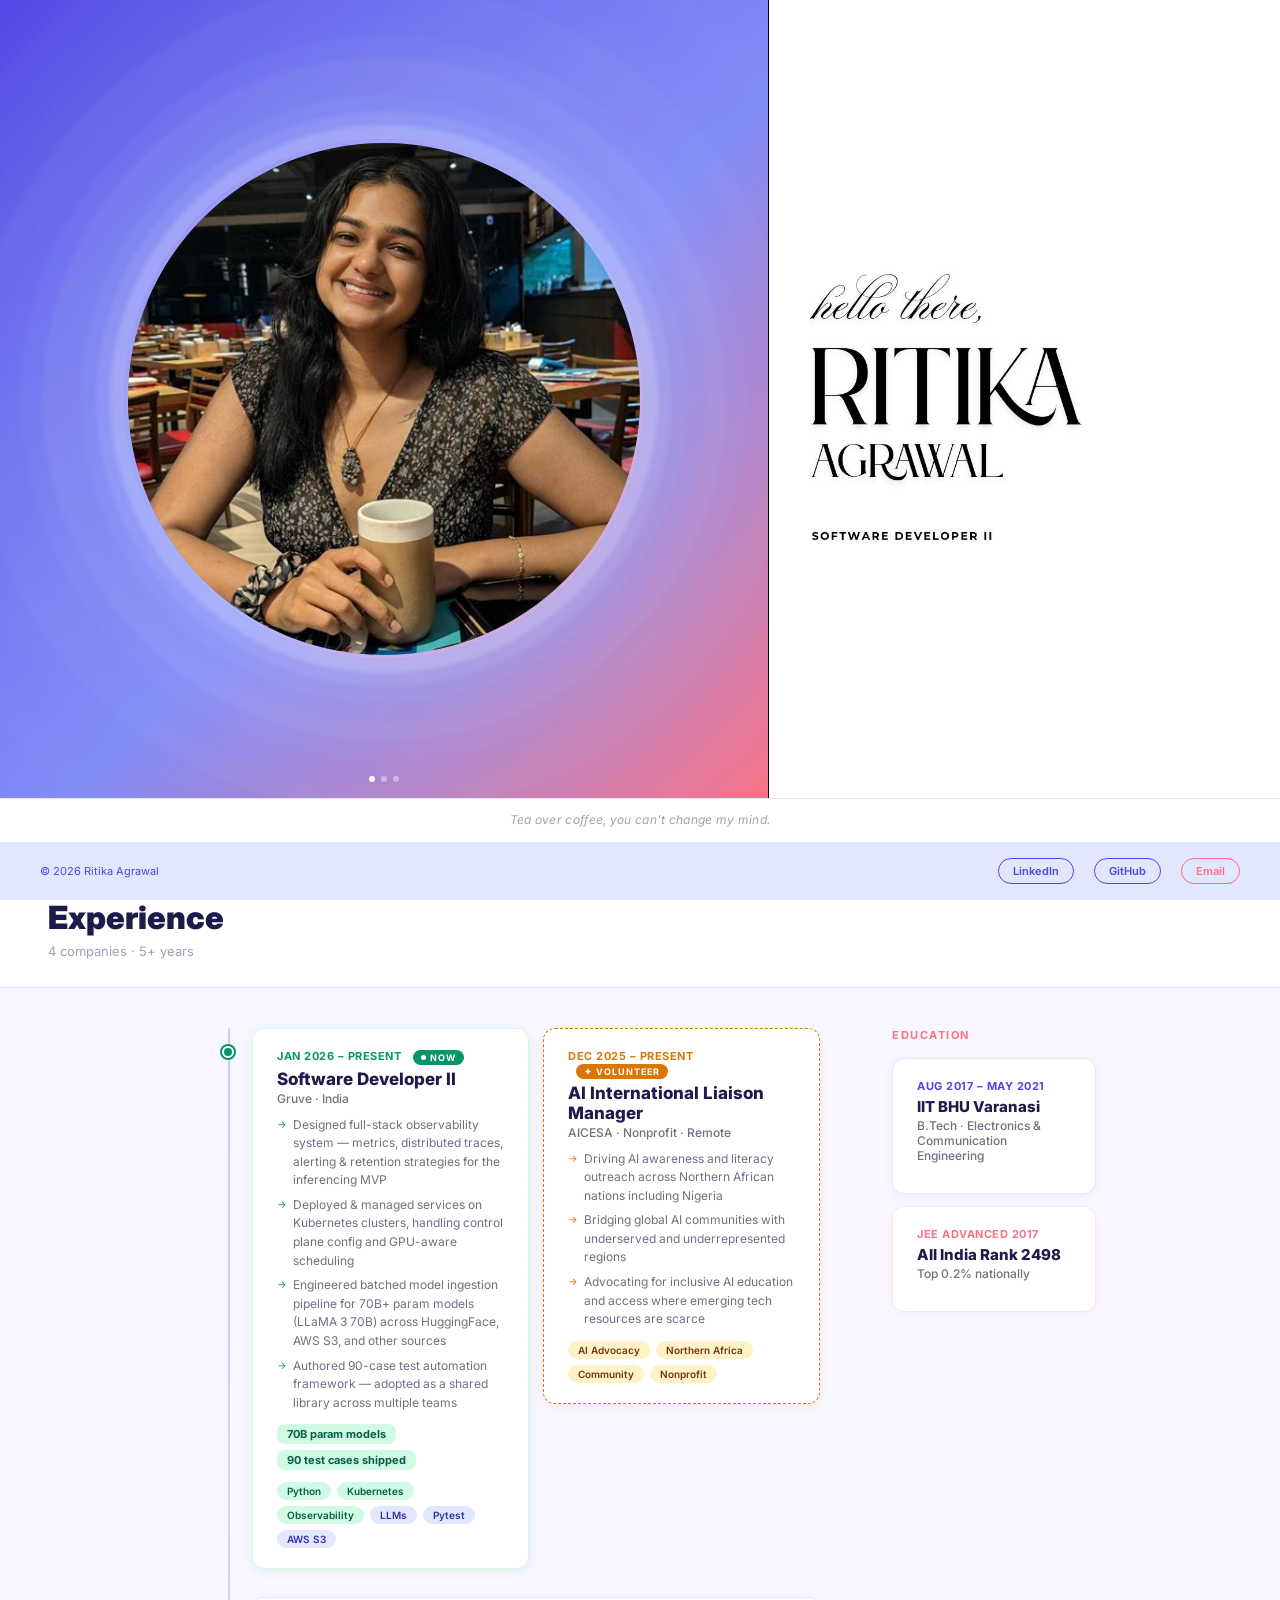
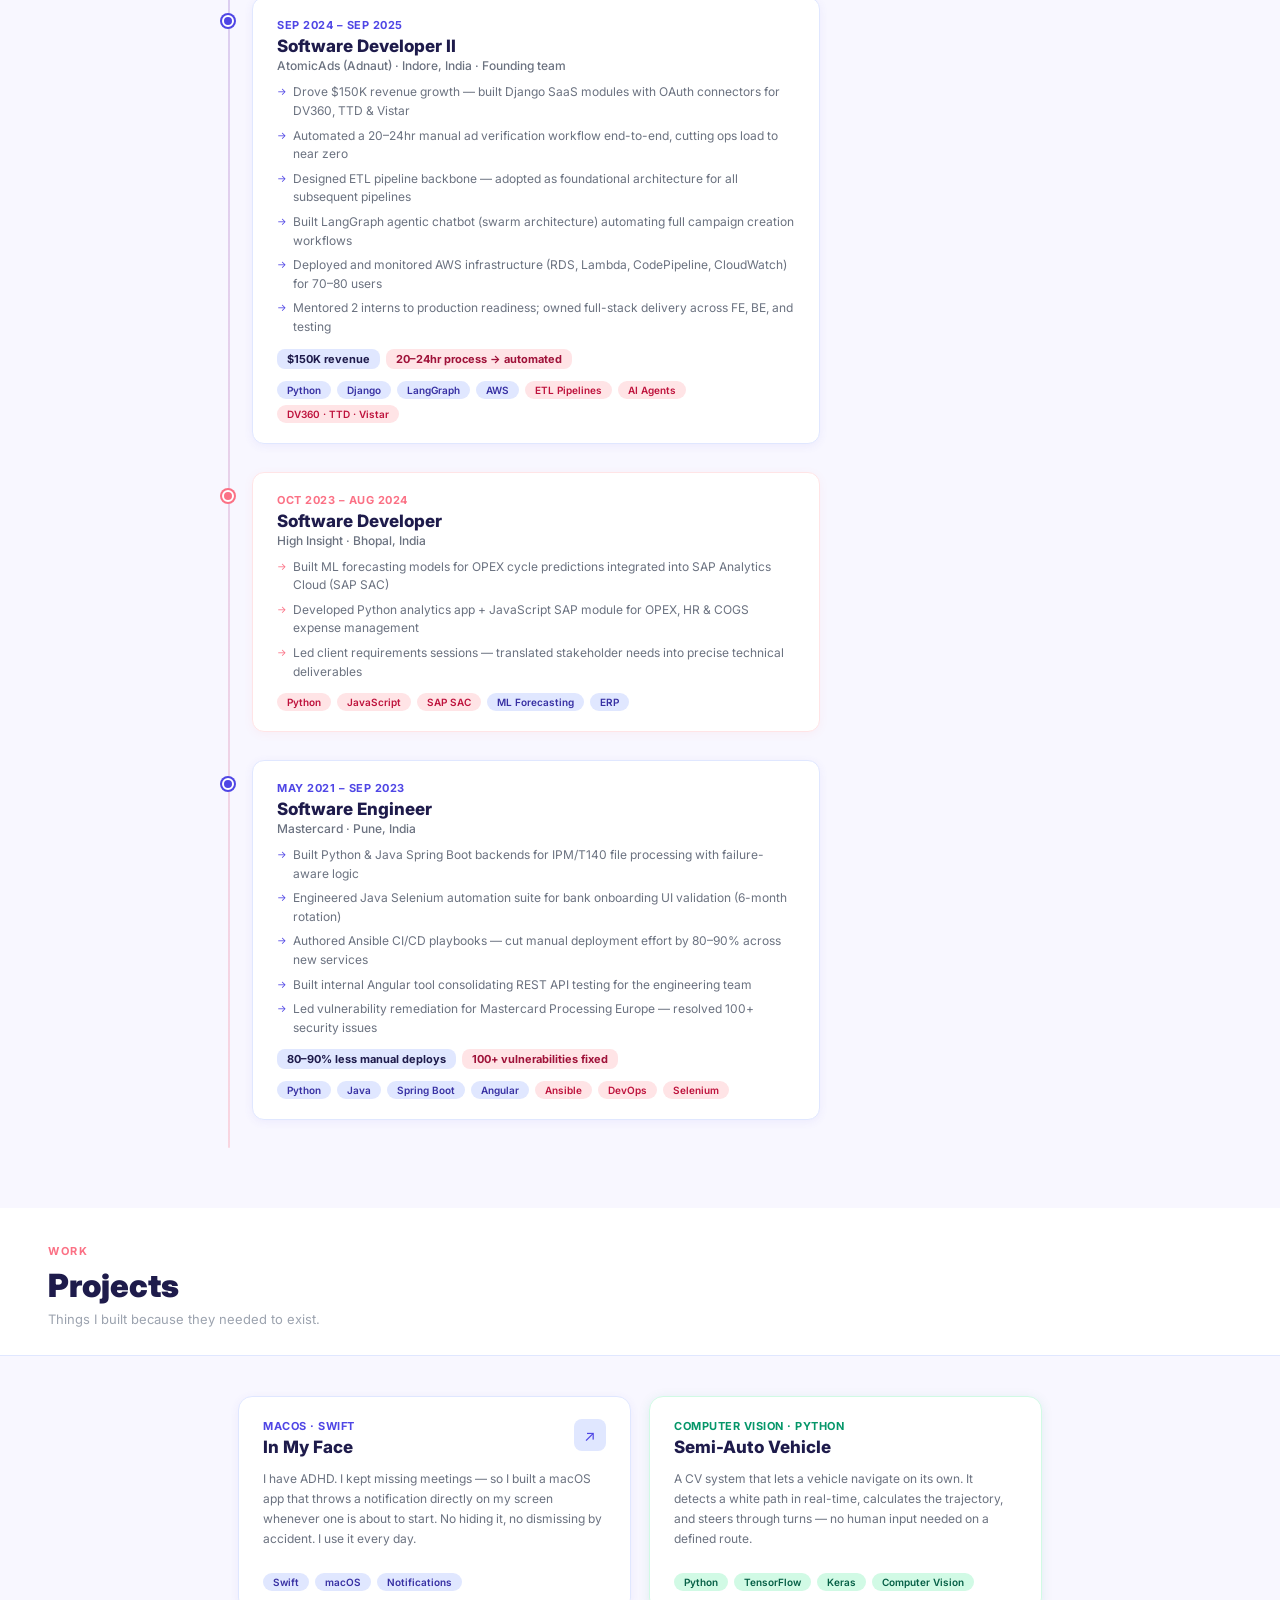
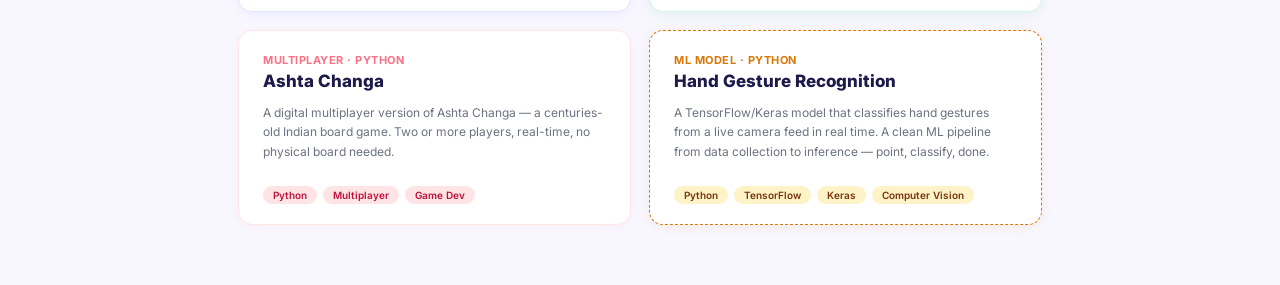
==== index.html @ 6cfe6d6d "move tagline to its own bar below hero, remove photo scrim" ====
<!DOCTYPE html>
<html lang="en">
<head>
  <meta charset="UTF-8" />
  <meta name="viewport" content="width=device-width, initial-scale=1.0" />
  <title>Miss Rizz</title>
  <link rel="icon" type="image/png" href="assets/img/rizz_logo_t.png" />
  <link rel="preconnect" href="https://fonts.googleapis.com" />
  <link rel="preconnect" href="https://fonts.gstatic.com" crossorigin />
  <link href="https://fonts.googleapis.com/css2?family=Inter:wght@400;500;600;700;800;900&family=Glass+Antiqua&display=swap" rel="stylesheet" />
  <style>
    @font-face {
      font-family: 'Le Jour Serif';
      src: url('fonts/le-jour-serif/Le Jour Serif.ttf') format('truetype');
      font-weight: normal;
      font-style: normal;
    }
    @font-face {
      font-family: 'Magazine';
      src: url('fonts/magazine/Magazine.ttf') format('truetype');
      font-weight: normal;
      font-style: normal;
    }
    @font-face {
      font-family: 'Magazine';
      src: url('fonts/magazine/Magazine-Bold.ttf') format('truetype');
      font-weight: bold;
      font-style: normal;
    }
  </style>
  <link rel="stylesheet" href="https://unpkg.com/aos@2.3.4/dist/aos.css" />
  <link rel="stylesheet" href="assets/css/style.css" />
  <style>
    html { scroll-behavior: smooth; }
    body { display: flex; flex-direction: column; min-height: 100vh; }

    .hero {
      flex: 1;
      display: grid;
      grid-template-columns: 6fr 4fr;
      min-height: calc(100vh - 45px - 57px);
    }

    /* SLIDESHOW */
    .hero-photo {
      background: linear-gradient(135deg, #4f46e5 0%, #818cf8 55%, #fb7185 100%);
      display: flex;
      flex-direction: column;
      align-items: center;
      justify-content: center;
      gap: 20px;
      overflow: hidden;
      position: relative;
    }

    .slideshow {
      width: min(520px, 75%);
      aspect-ratio: 1;
      border-radius: 50%;
      overflow: hidden;
      position: relative;
      border: 4px solid rgba(255,255,255,0.35);
      box-shadow:
        0 0 4px  14px  rgba(255,255,255,0.18),
        0 0 4px  28px  rgba(199,210,254,0.15),
        0 0 4px  44px  rgba(165,180,252,0.13),
        0 0 4px  62px  rgba(129,140,248,0.11),
        0 0 4px  82px  rgba(199,210,254,0.09),
        0 0 4px  104px rgba(165,180,252,0.08),
        0 0 4px  128px rgba(129,140,248,0.06),
        0 0 4px  154px rgba(199,210,254,0.05),
        0 0 4px  182px rgba(165,180,252,0.04),
        0 0 4px  212px rgba(129,140,248,0.03),
        0 0 4px  244px rgba(199,210,254,0.025),
        0 0 4px  278px rgba(165,180,252,0.02),
        0 0 4px  314px rgba(255,255,255,0.015),
        0 0 4px  352px rgba(199,210,254,0.01),
        0 0 4px  392px rgba(129,140,248,0.008);
    }

    .slide {
      position: absolute;
      inset: 0;
      opacity: 0;
      transition: opacity 0.8s ease-in-out;
    }

    .slide.active { opacity: 1; }

    .slide img {
      width: 100%;
      height: 100%;
      object-fit: cover;
      object-position: top;
      display: block;
    }

    .slide-dots {
      position: absolute;
      bottom: 16px;
      left: 50%;
      transform: translateX(-50%);
      display: flex;
      gap: 6px;
      z-index: 5;
    }

    .slide-dot {
      width: 6px;
      height: 6px;
      border-radius: 50%;
      background: rgba(255,255,255,0.4);
      cursor: pointer;
      transition: background 0.3s;
    }

    .slide-dot.active { background: #fff; }

    /* RIGHT TEXT */
    .hero-text {
      background: #fff;
      display: flex;
      flex-direction: column;
      align-items: flex-start;
      justify-content: center;
      padding: 40px 36px;
      text-align: left;
      overflow: hidden;
      border-left: 1px solid #000;
    }

    .hero-name {
      font-family: 'Glass Antiqua', serif;
      font-size: 68px;
      font-weight: 600;
      color: var(--indigo-dark);
      line-height: 1.1;
      margin-bottom: 14px;
      text-transform: uppercase;
      letter-spacing: 2px;
    }

    .hero-name span { color: var(--indigo); font-size: 36px; }

    .hero-title {
      font-size: 11px;
      font-weight: 500;
      color: var(--muted);
      letter-spacing: 0.5px;
    }

    .tagline-bar {
      background: #fff;
      border-top: 1px solid var(--border);
      padding: 13px 40px;
      text-align: center;
    }

    .tagline-bar p {
      font-size: 12px;
      color: #9ca3af;
      font-style: italic;
      letter-spacing: 0.3px;
    }

    @media (max-width: 768px) {
      .hero { grid-template-columns: 1fr; }
      .hero-photo { min-height: 300px; }
      .slideshow { width: min(260px, 55%); }
      .hero-text { padding: 36px 24px; }
      .hero-name { font-size: 48px; }
    }

    .projects-wrap {
      max-width: 900px;
      margin: 0 auto;
      padding: 40px 48px 60px;
      width: 100%;
    }

    .projects-grid {
      display: grid;
      grid-template-columns: 1fr 1fr;
      gap: 18px;
    }

    .proj-card {
      background: #fff;
      border-radius: 14px;
      padding: 22px 24px 20px;
      display: flex;
      flex-direction: column;
      transition: box-shadow 0.2s;
    }

    .proj-card:hover { box-shadow: 0 6px 24px rgba(79, 70, 229, 0.13); }
    .card-emerald.proj-card:hover { box-shadow: 0 6px 24px rgba(5, 150, 105, 0.13); }
    .card-coral.proj-card:hover   { box-shadow: 0 6px 24px rgba(251, 113, 133, 0.13); }
    .card-amber.proj-card:hover   { box-shadow: 0 6px 24px rgba(217, 119, 6, 0.13); }

    .proj-card .card-desc { flex: 1; margin-bottom: 14px; }

    @media (max-width: 640px) {
      .projects-wrap { padding: 24px 20px 48px; }
      .projects-grid { grid-template-columns: 1fr; }
    }
  </style>
</head>
<body>

  <!-- HERO -->
  <section class="hero">
    <div class="hero-photo">
      <div class="slideshow" id="slideshow">
        <div class="slide active"><img src="assets/img/my_pics/photo-1.jpeg" alt="Ritika Agrawal" /></div>
        <div class="slide"><img src="assets/img/my_pics/photo-4.jpeg" alt="Ritika Agrawal" /></div>
        <div class="slide"><img src="assets/img/my_pics/photo-5.jpeg" alt="Ritika Agrawal" /></div>
      </div>
      <div class="slide-dots" id="dots"></div>
    </div>

    <div class="hero-text" data-aos="fade-left" data-aos-duration="700" data-aos-delay="100">
      <img src="assets/img/name-display.jpg" alt="Ritika Agrawal" style="width:100%;height:100%;object-fit:contain;transform:scale(1.2);transform-origin:left center;" />
    </div>
  </section>

  <!-- TAGLINE BAR -->
  <div class="tagline-bar">
    <p id="tagline" style="transition:opacity 1.2s ease;">Tea over coffee, you can't change my mind.</p>
  </div>

  <!-- EXPERIENCE -->
  <section id="experience">

    <div class="page-header" data-aos="fade-up" data-aos-duration="500">
      <div class="label">Career</div>
      <h1>Experience</h1>
      <p class="subtitle">4 companies · 5+ years</p>
    </div>

    <div class="exp-layout">
    <div class="timeline-wrap">
      <div class="timeline-line"></div>

      <!-- Current period — Gruve + AICESA in parallel -->
      <div class="timeline-entry" data-aos="fade-up" data-aos-duration="500" data-aos-delay="0">
        <div class="timeline-dot-wrap">
          <div class="timeline-dot dot-emerald"></div>
        </div>
        <div class="timeline-parallel">

          <!-- Gruve -->
          <div class="timeline-card card-emerald">
            <div class="card-year year-emerald">
              Jan 2026 – Present
              <span class="now-badge"><span class="now-dot"></span>Now</span>
            </div>
            <div class="card-title">Software Developer II</div>
            <div class="card-sub" style="margin-bottom:10px;">Gruve · India</div>
            <ul class="card-bullets">
              <li>Designed full-stack observability system — metrics, distributed traces, alerting &amp; retention strategies for the inferencing MVP</li>
              <li>Deployed &amp; managed services on Kubernetes clusters, handling control plane config and GPU-aware scheduling</li>
              <li>Engineered batched model ingestion pipeline for 70B+ param models (LLaMA 3 70B) across HuggingFace, AWS S3, and other sources</li>
              <li>Authored 90-case test automation framework — adopted as a shared library across multiple teams</li>
            </ul>
            <div class="stat-chips">
              <span class="stat-chip stat-chip-emerald">70B param models</span>
              <span class="stat-chip stat-chip-emerald">90 test cases shipped</span>
            </div>
            <div class="tags">
              <span class="tag tag-emerald">Python</span>
              <span class="tag tag-emerald">Kubernetes</span>
              <span class="tag tag-emerald">Observability</span>
              <span class="tag tag-indigo">LLMs</span>
              <span class="tag tag-indigo">Pytest</span>
              <span class="tag tag-indigo">AWS S3</span>
            </div>
          </div>

          <!-- AICESA -->
          <div class="timeline-card card-amber">
            <div class="card-year year-amber">
              Dec 2025 – Present
              <span class="passion-badge">✦ Volunteer</span>
            </div>
            <div class="card-title">AI International Liaison Manager</div>
            <div class="card-sub" style="margin-bottom:10px;">AICESA · Nonprofit · Remote</div>
            <ul class="card-bullets">
              <li>Driving AI awareness and literacy outreach across Northern African nations including Nigeria</li>
              <li>Bridging global AI communities with underserved and underrepresented regions</li>
              <li>Advocating for inclusive AI education and access where emerging tech resources are scarce</li>
            </ul>
            <div class="tags">
              <span class="tag tag-amber">AI Advocacy</span>
              <span class="tag tag-amber">Northern Africa</span>
              <span class="tag tag-amber">Community</span>
              <span class="tag tag-amber">Nonprofit</span>
            </div>
          </div>

        </div>
      </div>

      <!-- AtomicAds -->
      <div class="timeline-entry" data-aos="fade-up" data-aos-duration="500" data-aos-delay="60">
        <div class="timeline-dot-wrap">
          <div class="timeline-dot dot-indigo"></div>
        </div>
        <div class="timeline-card card-indigo">
          <div class="card-year year-indigo">Sep 2024 – Sep 2025</div>
          <div class="card-title">Software Developer II</div>
          <div class="card-sub" style="margin-bottom:10px;">AtomicAds (Adnaut) · Indore, India · Founding team</div>
          <ul class="card-bullets">
            <li>Drove $150K revenue growth — built Django SaaS modules with OAuth connectors for DV360, TTD &amp; Vistar</li>
            <li>Automated a 20–24hr manual ad verification workflow end-to-end, cutting ops load to near zero</li>
            <li>Designed ETL pipeline backbone — adopted as foundational architecture for all subsequent pipelines</li>
            <li>Built LangGraph agentic chatbot (swarm architecture) automating full campaign creation workflows</li>
            <li>Deployed and monitored AWS infrastructure (RDS, Lambda, CodePipeline, CloudWatch) for 70–80 users</li>
            <li>Mentored 2 interns to production readiness; owned full-stack delivery across FE, BE, and testing</li>
          </ul>
          <div class="stat-chips">
            <span class="stat-chip">$150K revenue</span>
            <span class="stat-chip stat-chip-coral">20–24hr process → automated</span>
          </div>
          <div class="tags">
            <span class="tag tag-indigo">Python</span>
            <span class="tag tag-indigo">Django</span>
            <span class="tag tag-indigo">LangGraph</span>
            <span class="tag tag-indigo">AWS</span>
            <span class="tag tag-coral">ETL Pipelines</span>
            <span class="tag tag-coral">AI Agents</span>
            <span class="tag tag-coral">DV360 · TTD · Vistar</span>
          </div>
        </div>
      </div>

      <!-- High Insight -->
      <div class="timeline-entry" data-aos="fade-up" data-aos-duration="500" data-aos-delay="120">
        <div class="timeline-dot-wrap">
          <div class="timeline-dot dot-coral"></div>
        </div>
        <div class="timeline-card card-coral">
          <div class="card-year year-coral">Oct 2023 – Aug 2024</div>
          <div class="card-title">Software Developer</div>
          <div class="card-sub" style="margin-bottom:10px;">High Insight · Bhopal, India</div>
          <ul class="card-bullets">
            <li>Built ML forecasting models for OPEX cycle predictions integrated into SAP Analytics Cloud (SAP SAC)</li>
            <li>Developed Python analytics app + JavaScript SAP module for OPEX, HR &amp; COGS expense management</li>
            <li>Led client requirements sessions — translated stakeholder needs into precise technical deliverables</li>
          </ul>
          <div class="tags">
            <span class="tag tag-coral">Python</span>
            <span class="tag tag-coral">JavaScript</span>
            <span class="tag tag-coral">SAP SAC</span>
            <span class="tag tag-indigo">ML Forecasting</span>
            <span class="tag tag-indigo">ERP</span>
          </div>
        </div>
      </div>

      <!-- Mastercard -->
      <div class="timeline-entry fade-1" data-aos="fade-up" data-aos-duration="500" data-aos-delay="180">
        <div class="timeline-dot-wrap">
          <div class="timeline-dot dot-indigo"></div>
        </div>
        <div class="timeline-card card-indigo">
          <div class="card-year year-indigo">May 2021 – Sep 2023</div>
          <div class="card-title">Software Engineer</div>
          <div class="card-sub" style="margin-bottom:10px;">Mastercard · Pune, India</div>
          <ul class="card-bullets">
            <li>Built Python &amp; Java Spring Boot backends for IPM/T140 file processing with failure-aware logic</li>
            <li>Engineered Java Selenium automation suite for bank onboarding UI validation (6-month rotation)</li>
            <li>Authored Ansible CI/CD playbooks — cut manual deployment effort by 80–90% across new services</li>
            <li>Built internal Angular tool consolidating REST API testing for the engineering team</li>
            <li>Led vulnerability remediation for Mastercard Processing Europe — resolved 100+ security issues</li>
          </ul>
          <div class="stat-chips">
            <span class="stat-chip">80–90% less manual deploys</span>
            <span class="stat-chip stat-chip-coral">100+ vulnerabilities fixed</span>
          </div>
          <div class="tags">
            <span class="tag tag-indigo">Python</span>
            <span class="tag tag-indigo">Java</span>
            <span class="tag tag-indigo">Spring Boot</span>
            <span class="tag tag-indigo">Angular</span>
            <span class="tag tag-coral">Ansible</span>
            <span class="tag tag-coral">DevOps</span>
            <span class="tag tag-coral">Selenium</span>
          </div>
        </div>
      </div>

    </div>

      <aside class="edu-sidebar" data-aos="fade-up" data-aos-duration="500" data-aos-delay="100">
        <div class="label">Education</div>

        <div class="timeline-card card-indigo" style="margin-bottom:12px;">
          <div class="card-year year-indigo" style="margin-bottom:4px;">Aug 2017 – May 2021</div>
          <div class="card-title" style="font-size:15px;">IIT BHU Varanasi</div>
          <div class="card-sub">B.Tech · Electronics &amp; Communication Engineering</div>
        </div>

        <div class="timeline-card card-coral">
          <div class="card-year year-coral" style="margin-bottom:4px;">JEE Advanced 2017</div>
          <div class="card-title" style="font-size:15px;">All India Rank 2498</div>
          <div class="card-sub">Top 0.2% nationally</div>
        </div>
      </aside>

    </div>

  </section>

  <!-- PROJECTS -->
  <section id="projects">

    <div class="page-header" data-aos="fade-up" data-aos-duration="500">
      <div class="label">work</div>
      <h1>Projects</h1>
      <p class="subtitle">Things I built because they needed to exist.</p>
    </div>

    <div class="projects-wrap">
      <div class="projects-grid">

        <!-- 1. In My Face -->
        <div class="proj-card card-indigo" data-aos="fade-up" data-aos-duration="500" data-aos-delay="0">
          <div class="card-header-row" style="margin-bottom:10px;">
            <div>
              <p class="card-year year-indigo">macOS · Swift</p>
              <h2 class="card-title">In My Face</h2>
            </div>
            <a href="https://github.com/miss-rizz/in-my-face" target="_blank" rel="noopener" class="card-link-btn link-indigo" title="GitHub">↗</a>
          </div>
          <p class="card-desc">I have ADHD. I kept missing meetings — so I built a macOS app that throws a notification directly on my screen whenever one is about to start. No hiding it, no dismissing by accident. I use it every day.</p>
          <div class="tags">
            <span class="tag tag-indigo">Swift</span>
            <span class="tag tag-indigo">macOS</span>
            <span class="tag tag-indigo">Notifications</span>
          </div>
        </div>

        <!-- 2. Semi-Auto Vehicle -->
        <div class="proj-card card-emerald" data-aos="fade-up" data-aos-duration="500" data-aos-delay="80">
          <div class="card-header-row" style="margin-bottom:10px;">
            <div>
              <p class="card-year year-emerald">Computer Vision · Python</p>
              <h2 class="card-title">Semi-Auto Vehicle</h2>
            </div>
          </div>
          <p class="card-desc">A CV system that lets a vehicle navigate on its own. It detects a white path in real-time, calculates the trajectory, and steers through turns — no human input needed on a defined route.</p>
          <div class="tags">
            <span class="tag tag-emerald">Python</span>
            <span class="tag tag-emerald">TensorFlow</span>
            <span class="tag tag-emerald">Keras</span>
            <span class="tag tag-emerald">Computer Vision</span>
          </div>
        </div>

        <!-- 3. Ashta Changa -->
        <div class="proj-card card-coral" data-aos="fade-up" data-aos-duration="500" data-aos-delay="160">
          <div class="card-header-row" style="margin-bottom:10px;">
            <div>
              <p class="card-year year-coral">Multiplayer · Python</p>
              <h2 class="card-title">Ashta Changa</h2>
            </div>
          </div>
          <p class="card-desc">A digital multiplayer version of Ashta Changa — a centuries-old Indian board game. Two or more players, real-time, no physical board needed.</p>
          <div class="tags">
            <span class="tag tag-coral">Python</span>
            <span class="tag tag-coral">Multiplayer</span>
            <span class="tag tag-coral">Game Dev</span>
          </div>
        </div>

        <!-- 4. Hand Gesture Recognition -->
        <div class="proj-card card-amber" data-aos="fade-up" data-aos-duration="500" data-aos-delay="240">
          <div class="card-header-row" style="margin-bottom:10px;">
            <div>
              <p class="card-year year-amber">ML Model · Python</p>
              <h2 class="card-title">Hand Gesture Recognition</h2>
            </div>
          </div>
          <p class="card-desc">A TensorFlow/Keras model that classifies hand gestures from a live camera feed in real time. A clean ML pipeline from data collection to inference — point, classify, done.</p>
          <div class="tags">
            <span class="tag tag-amber">Python</span>
            <span class="tag tag-amber">TensorFlow</span>
            <span class="tag tag-amber">Keras</span>
            <span class="tag tag-amber">Computer Vision</span>
          </div>
        </div>

      </div>
    </div>

  </section>

  <!-- FOOTER -->
  <footer class="footer">
    <span class="footer-copy">© 2026 Ritika Agrawal</span>
    <div class="footer-links">
      <a href="https://www.linkedin.com/in/ms-ritika-agrawal/" target="_blank" rel="noopener">LinkedIn</a>
      <a href="https://github.com/miss-rizz" target="_blank" rel="noopener">GitHub</a>
      <a href="mailto:agrawalritika1811@gmail.com" class="email">Email</a>
    </div>
  </footer>

  <script src="https://unpkg.com/aos@2.3.4/dist/aos.js"></script>
  <script>
    AOS.init({ once: true });

    const slides = document.querySelectorAll('.slide');
    const dotsContainer = document.getElementById('dots');
    let current = 0;

    slides.forEach((_, i) => {
      const dot = document.createElement('div');
      dot.className = 'slide-dot' + (i === 0 ? ' active' : '');
      dot.addEventListener('click', () => goTo(i));
      dotsContainer.appendChild(dot);
    });

    function goTo(n) {
      slides[current].classList.remove('active');
      dotsContainer.children[current].classList.remove('active');
      current = n;
      slides[current].classList.add('active');
      dotsContainer.children[current].classList.add('active');
    }

    setInterval(() => goTo((current + 1) % slides.length), 3500);

    const taglines = [
      "Tea over coffee, you can't change my mind.",
      "Acting Non-chalant in chaos is my superpower.",
      "You can reject me, but you will never forget me."
    ];
    const taglineEl = document.getElementById('tagline');
    let taglineCurrent = 0;
    setInterval(() => {
      taglineEl.style.opacity = '0';
      setTimeout(() => {
        taglineCurrent = (taglineCurrent + 1) % taglines.length;
        taglineEl.textContent = taglines[taglineCurrent];
        taglineEl.style.opacity = '1';
      }, 1200);
    }, 6000);
  </script>
</body>
</html>
---- assets/css/style.css ----
:root {
  --indigo:        #4f46e5;
  --indigo-dark:   #1e1b4b;
  --indigo-mid:    #818cf8;
  --indigo-light:  #e0e7ff;
  --coral:         #fb7185;
  --coral-light:   #ffe4e6;
  --emerald:       #059669;
  --emerald-dark:  #064e3b;
  --emerald-light: #d1fae5;
  --amber:         #d97706;
  --amber-dark:    #78350f;
  --amber-light:   #fef3c7;
  --bg:            #f8f7ff;
  --text:          #1e1b4b;
  --muted:         #6b7280;
  --border:        #e0e7ff;
}

*, *::before, *::after { box-sizing: border-box; margin: 0; padding: 0; }

html, body {
  height: 100%;
  font-family: 'Inter', sans-serif;
  background: var(--bg);
  color: var(--text);
  -webkit-font-smoothing: antialiased;
}

body { padding-bottom: 57px; }

a { text-decoration: none; color: inherit; }

/* HAMBURGER */
.hamburger {
  position: fixed;
  top: 20px;
  right: 24px;
  z-index: 300;
  width: 36px;
  height: 36px;
  display: flex;
  flex-direction: column;
  justify-content: center;
  gap: 5px;
  cursor: pointer;
  background: none;
  border: none;
  padding: 4px;
}

.hamburger span {
  display: block;
  height: 2px;
  width: 22px;
  background: var(--indigo-dark);
  border-radius: 2px;
}

/* NAV OVERLAY */
.nav-overlay {
  position: fixed;
  inset: 0;
  z-index: 200;
  opacity: 0;
  pointer-events: none;
  transition: opacity 0.35s ease;
}

.nav-overlay.open {
  opacity: 1;
  pointer-events: all;
}

.nav-backdrop {
  position: absolute;
  inset: 0;
  background: rgba(30, 27, 75, 0.18);
}

.nav-panel {
  position: absolute;
  top: 0;
  right: 0;
  height: 100%;
  width: 260px;
  background: #fff;
  display: flex;
  flex-direction: column;
  justify-content: center;
  padding: 48px 40px;
  gap: 28px;
}

.nav-panel a {
  font-size: 20px;
  font-weight: 700;
  color: var(--indigo-dark);
  transition: color 0.2s;
}

.nav-panel a:hover { color: var(--indigo); }

.nav-panel a.active {
  color: var(--indigo);
  border-bottom: 2px solid var(--coral);
  padding-bottom: 2px;
  width: fit-content;
}

.btn-hire {
  font-size: 13px !important;
  font-weight: 700 !important;
  background: var(--indigo);
  color: #fff !important;
  border-radius: 20px;
  padding: 10px 22px !important;
  width: fit-content;
  transition: opacity 0.2s;
}

.btn-hire:hover { opacity: 0.85; }

/* FOOTER */
.footer {
  position: fixed;
  bottom: 0;
  left: 0;
  right: 0;
  z-index: 100;
  background: var(--indigo-light);
  padding: 16px 40px;
  display: flex;
  align-items: center;
  gap: 16px;
}

.footer-copy {
  font-size: 11px;
  color: var(--indigo);
  flex: 1;
}

.footer-links {
  display: flex;
  gap: 20px;
}

.footer-links a {
  font-size: 11px;
  font-weight: 600;
  color: var(--indigo);
  border: 1.5px solid var(--indigo);
  border-radius: 20px;
  padding: 5px 14px;
  transition: background 0.2s, color 0.2s;
}

.footer-links a:hover {
  background: var(--indigo);
  color: #fff;
}

.footer-links a.email {
  color: var(--coral);
  border-color: var(--coral);
}

.footer-links a.email:hover {
  background: var(--coral);
  color: #fff;
}

/* BUTTONS */
.btn-primary {
  display: inline-block;
  background: var(--indigo);
  color: #fff;
  border-radius: 8px;
  padding: 10px 22px;
  font-size: 13px;
  font-weight: 700;
  transition: opacity 0.2s;
}

.btn-primary:hover { opacity: 0.85; }

.btn-outline {
  display: inline-block;
  background: #fff;
  color: var(--indigo);
  border: 2px solid var(--indigo);
  border-radius: 8px;
  padding: 10px 22px;
  font-size: 13px;
  font-weight: 700;
  transition: background 0.2s, color 0.2s;
}

.btn-outline:hover {
  background: var(--indigo);
  color: #fff;
}

/* TIMELINE PAGES */
.page-header {
  background: #fff;
  padding: 36px 48px 28px;
  border-bottom: 1px solid var(--border);
}

.page-header .label {
  font-size: 11px;
  font-weight: 700;
  color: var(--coral);
  letter-spacing: 1.5px;
  margin-bottom: 8px;
  text-transform: uppercase;
}

.page-header h1 {
  font-size: 32px;
  font-weight: 900;
  color: var(--indigo-dark);
  margin-bottom: 6px;
}

.page-header .subtitle {
  font-size: 13px;
  color: #9ca3af;
}

.timeline-wrap {
  max-width: 740px;
  margin: 0 auto;
  padding: 40px 48px 60px;
  position: relative;
}

.timeline-line {
  position: absolute;
  left: 68px;
  top: 40px;
  bottom: 60px;
  width: 2px;
  background: linear-gradient(180deg, var(--indigo), var(--coral));
  opacity: 0.25;
  border-radius: 2px;
}

.timeline-entry {
  display: flex;
  gap: 24px;
  margin-bottom: 28px;
  align-items: flex-start;
}

.timeline-dot-wrap {
  min-width: 20px;
  padding-top: 18px;
  position: relative;
  flex-shrink: 0;
}

.timeline-dot {
  width: 12px;
  height: 12px;
  border-radius: 50%;
  border: 2px solid #fff;
  position: absolute;
  right: -6px;
  top: 18px;
}

.dot-indigo { background: var(--indigo); box-shadow: 0 0 0 2px var(--indigo); }
.dot-coral  { background: var(--coral);  box-shadow: 0 0 0 2px var(--coral);  }

.timeline-card {
  background: #fff;
  border-radius: 12px;
  padding: 20px 24px;
  flex: 1;
  transition: box-shadow 0.2s;
}

.timeline-card:hover { box-shadow: 0 4px 20px rgba(79, 70, 229, 0.12); }

.card-indigo {
  border: 1px solid var(--indigo-light);
  box-shadow: 0 2px 10px rgba(79, 70, 229, 0.07);
}

.card-coral {
  border: 1px solid var(--coral-light);
  box-shadow: 0 2px 10px rgba(251, 113, 133, 0.07);
}

.card-year {
  font-size: 11px;
  font-weight: 700;
  letter-spacing: 0.5px;
  margin-bottom: 4px;
  text-transform: uppercase;
}

.year-indigo { color: var(--indigo); }
.year-coral  { color: var(--coral); }

.card-title {
  font-size: 17px;
  font-weight: 800;
  color: var(--indigo-dark);
  margin-bottom: 2px;
}

.card-sub {
  font-size: 12px;
  color: var(--muted);
  font-weight: 500;
  margin-bottom: 10px;
}

.card-desc {
  font-size: 12px;
  color: var(--muted);
  line-height: 1.65;
  margin-bottom: 12px;
}

.card-header-row {
  display: flex;
  justify-content: space-between;
  align-items: flex-start;
  margin-bottom: 8px;
}

.card-logo {
  width: 36px;
  height: 36px;
  border-radius: 8px;
  flex-shrink: 0;
}

.card-link-btn {
  width: 32px;
  height: 32px;
  border-radius: 8px;
  display: flex;
  align-items: center;
  justify-content: center;
  font-size: 15px;
  flex-shrink: 0;
  transition: opacity 0.2s;
}

.card-link-btn:hover { opacity: 0.7; }

.link-indigo { background: var(--indigo-light); color: var(--indigo); }
.link-coral  { background: var(--coral-light);  color: var(--coral);  }

/* TAGS */
.tags {
  display: flex;
  flex-wrap: wrap;
  gap: 6px;
  margin-top: 10px;
}

.tag {
  border-radius: 12px;
  padding: 3px 10px;
  font-size: 10px;
  font-weight: 600;
}

.tag-indigo { background: var(--indigo-light); color: #3730a3; }
.tag-coral  { background: var(--coral-light);  color: #be123c; }

/* Emerald (current role) */
.dot-emerald  { background: var(--emerald); box-shadow: 0 0 0 2px var(--emerald); }
.card-emerald { border: 1px solid var(--emerald-light); box-shadow: 0 2px 12px rgba(5, 150, 105, 0.10); }
.year-emerald { color: var(--emerald); }
.tag-emerald  { background: var(--emerald-light); color: #065f46; }
.link-emerald { background: var(--emerald-light); color: var(--emerald); }

/* NOW badge */
.now-badge {
  display: inline-flex;
  align-items: center;
  gap: 4px;
  background: var(--emerald);
  color: #fff;
  font-size: 9px;
  font-weight: 700;
  letter-spacing: 1px;
  text-transform: uppercase;
  border-radius: 20px;
  padding: 2px 8px;
  margin-left: 8px;
  vertical-align: middle;
}

.now-dot {
  width: 5px;
  height: 5px;
  border-radius: 50%;
  background: #fff;
  animation: pulse-dot 1.5s ease infinite;
}

@keyframes pulse-dot {
  0%, 100% { opacity: 1; }
  50%       { opacity: 0.35; }
}

/* Card bullet list */
.card-bullets {
  list-style: none;
  margin: 0 0 12px;
  padding: 0;
  display: flex;
  flex-direction: column;
  gap: 6px;
}

.card-bullets li {
  font-size: 12px;
  color: var(--muted);
  line-height: 1.55;
  padding-left: 16px;
  position: relative;
}

.card-bullets li::before {
  content: '→';
  position: absolute;
  left: 0;
  color: var(--indigo);
  font-size: 10px;
  top: 1px;
}

.card-emerald .card-bullets li::before { color: var(--emerald); }
.card-coral   .card-bullets li::before { color: var(--coral); }

/* Stat chips */
.stat-chips {
  display: flex;
  flex-wrap: wrap;
  gap: 6px;
  margin-bottom: 12px;
}

.stat-chip {
  background: var(--indigo-light);
  color: var(--indigo-dark);
  border-radius: 8px;
  padding: 3px 10px;
  font-size: 11px;
  font-weight: 700;
}

.stat-chip-coral   { background: var(--coral-light);   color: #9f1239; }
.stat-chip-emerald { background: var(--emerald-light); color: #065f46; }

/* Amber (volunteer / passion role) */
.dot-amber    { background: var(--amber); box-shadow: 0 0 0 2px var(--amber); }
.card-amber   { border: 1.5px dashed var(--amber); box-shadow: 0 2px 12px rgba(217, 119, 6, 0.10); }
.card-amber:hover { box-shadow: 0 4px 20px rgba(217, 119, 6, 0.18); }
.year-amber   { color: var(--amber); }
.tag-amber    { background: var(--amber-light); color: var(--amber-dark); }
.card-amber .card-bullets li::before { color: var(--amber); }

/* Passion / volunteer badge */
.passion-badge {
  display: inline-flex;
  align-items: center;
  gap: 4px;
  background: var(--amber);
  color: #fff;
  font-size: 9px;
  font-weight: 700;
  letter-spacing: 1px;
  text-transform: uppercase;
  border-radius: 20px;
  padding: 2px 8px;
  margin-left: 8px;
  vertical-align: middle;
}

/* Experience 75% / Education 25% two-column layout */
.exp-layout {
  display: flex;
  align-items: flex-start;
  max-width: 960px;
  margin: 0 auto;
}

.exp-layout .timeline-wrap {
  flex: 3;
  max-width: none;
  margin: 0;
}

.edu-sidebar {
  flex: 1;
  min-width: 0;
  padding: 40px 24px 60px 24px;
  position: sticky;
  top: 24px;
}

.edu-sidebar .label {
  font-size: 11px;
  font-weight: 700;
  color: var(--coral);
  letter-spacing: 1.5px;
  text-transform: uppercase;
  margin-bottom: 16px;
}

@media (max-width: 768px) {
  .exp-layout { flex-direction: column; }
  .edu-sidebar { padding: 8px 20px 40px; width: 100%; position: static; }
}

/* Parallel cards (Gruve + AICESA side by side) */
.timeline-parallel {
  display: flex;
  flex: 1;
  gap: 14px;
  align-items: flex-start;
}

.timeline-parallel .timeline-card {
  flex: 1;
  min-width: 0;
}

@media (max-width: 768px) {
  .timeline-parallel { flex-direction: column; }
}

/* FADED older entries */
.fade-1 { opacity: 0.75; }
.fade-2 { opacity: 0.5;  }

/* RESPONSIVE */
@media (max-width: 768px) {

  .timeline-wrap { padding: 28px 20px 48px; }
  .timeline-line { left: 28px; }
  .page-header { padding: 24px 20px 20px; }
  .footer { padding: 14px 20px; }
}
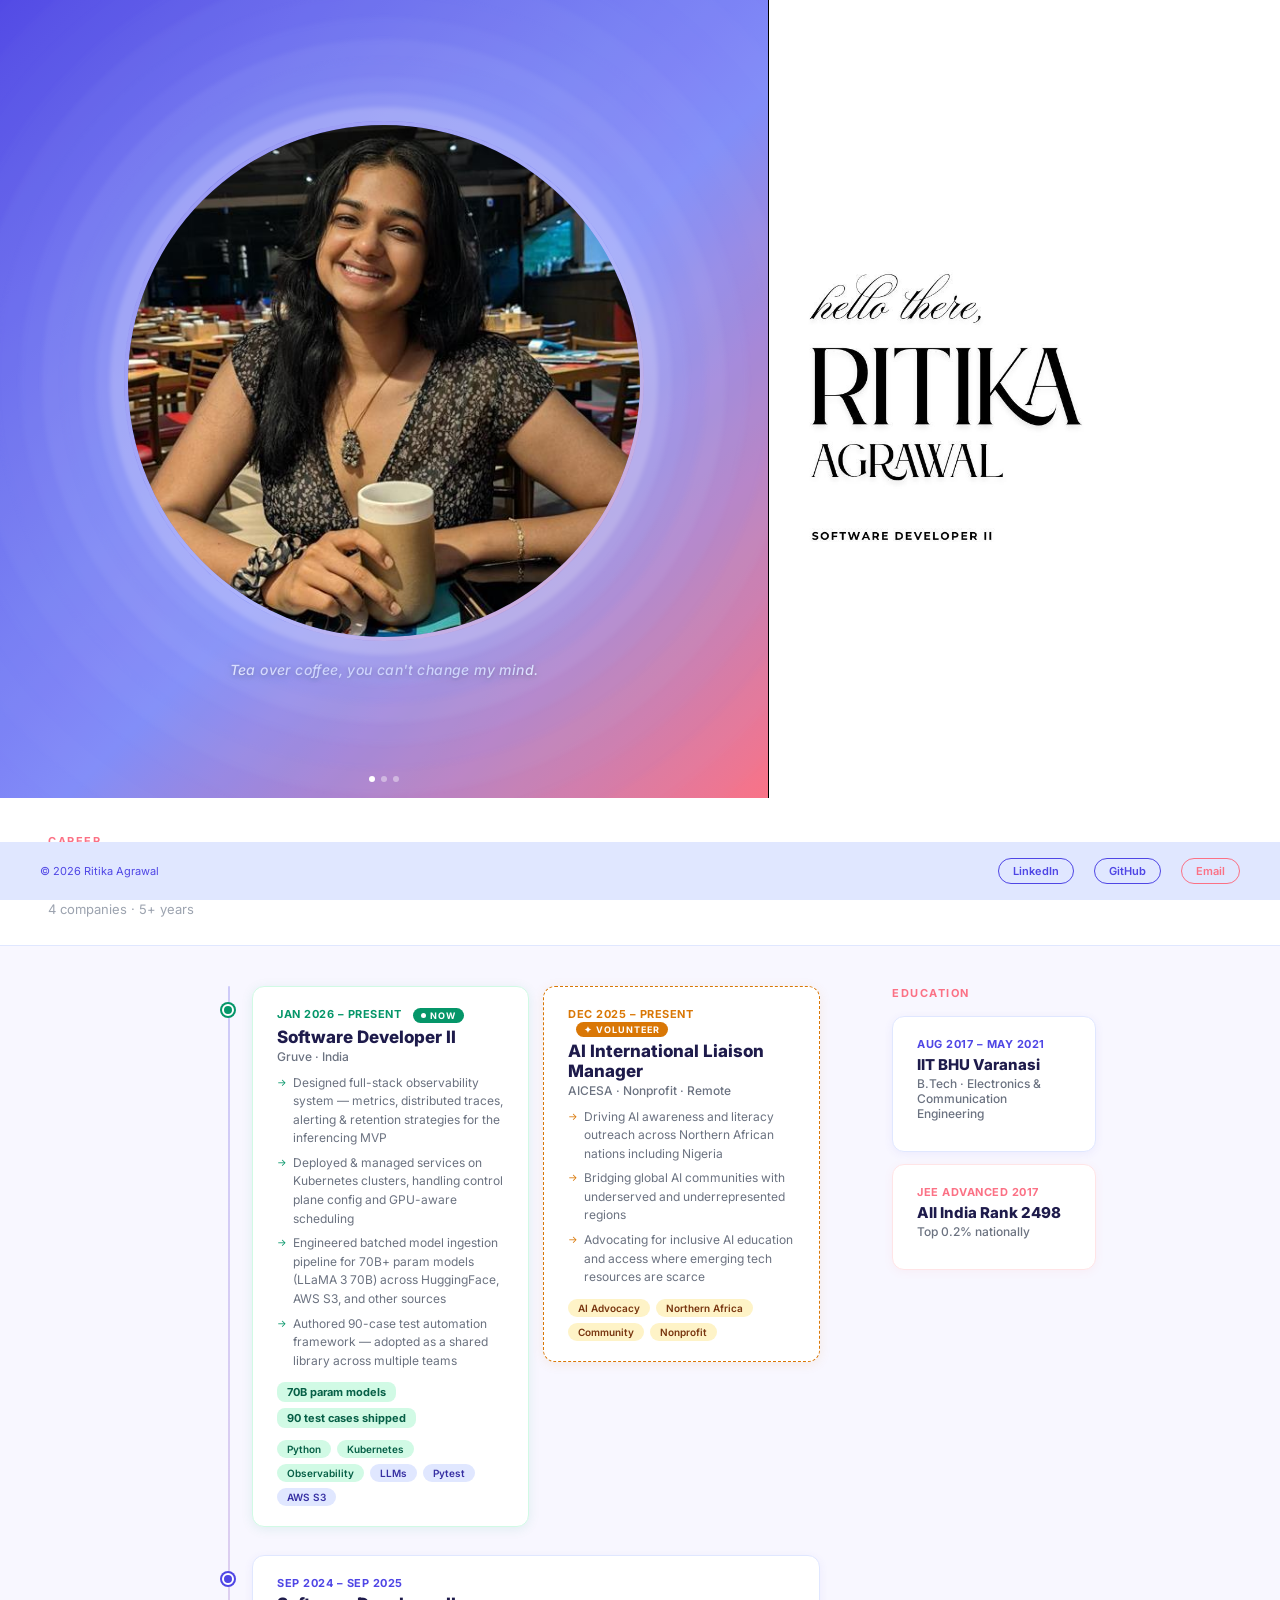
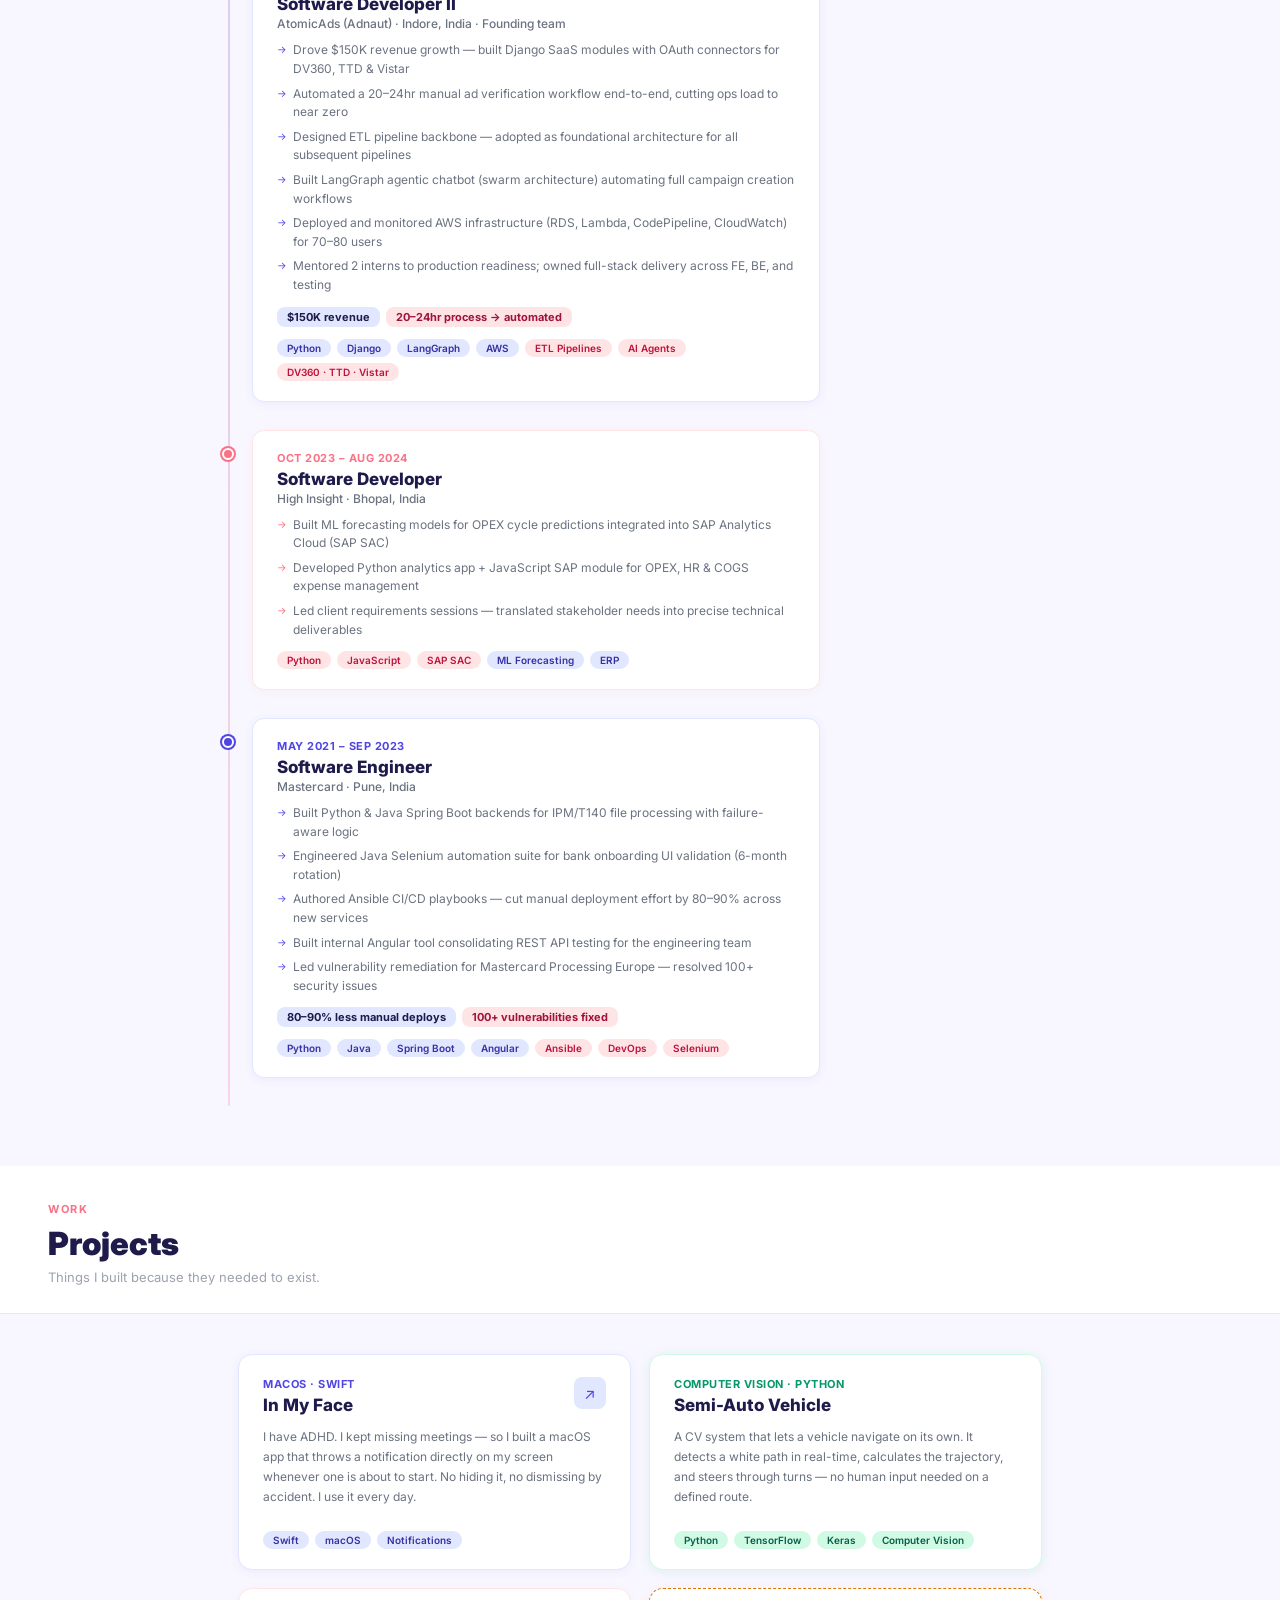
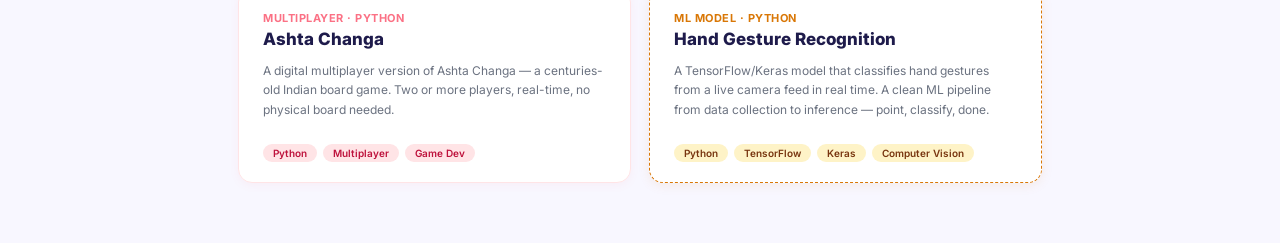
==== commit 21ae6028: "restore tagline to photo panel, text-shadow only for contrast" ====
--- a/index.html
+++ b/index.html
@@ -217,17 +217,13 @@
         <div class="slide"><img src="assets/img/my_pics/photo-5.jpeg" alt="Ritika Agrawal" /></div>
       </div>
       <div class="slide-dots" id="dots"></div>
+      <p id="tagline" style="font-size:14px;font-weight:500;color:#fff;font-style:italic;letter-spacing:0.4px;transition:opacity 1.2s ease;text-shadow:0 1px 4px rgba(0,0,0,0.35),0 2px 12px rgba(0,0,0,0.2);text-align:center;padding:0 32px;">Tea over coffee, you can't change my mind.</p>
     </div>
 
     <div class="hero-text" data-aos="fade-left" data-aos-duration="700" data-aos-delay="100">
       <img src="assets/img/name-display.jpg" alt="Ritika Agrawal" style="width:100%;height:100%;object-fit:contain;transform:scale(1.2);transform-origin:left center;" />
     </div>
   </section>
-
-  <!-- TAGLINE BAR -->
-  <div class="tagline-bar">
-    <p id="tagline" style="transition:opacity 1.2s ease;">Tea over coffee, you can't change my mind.</p>
-  </div>
 
   <!-- EXPERIENCE -->
   <section id="experience">
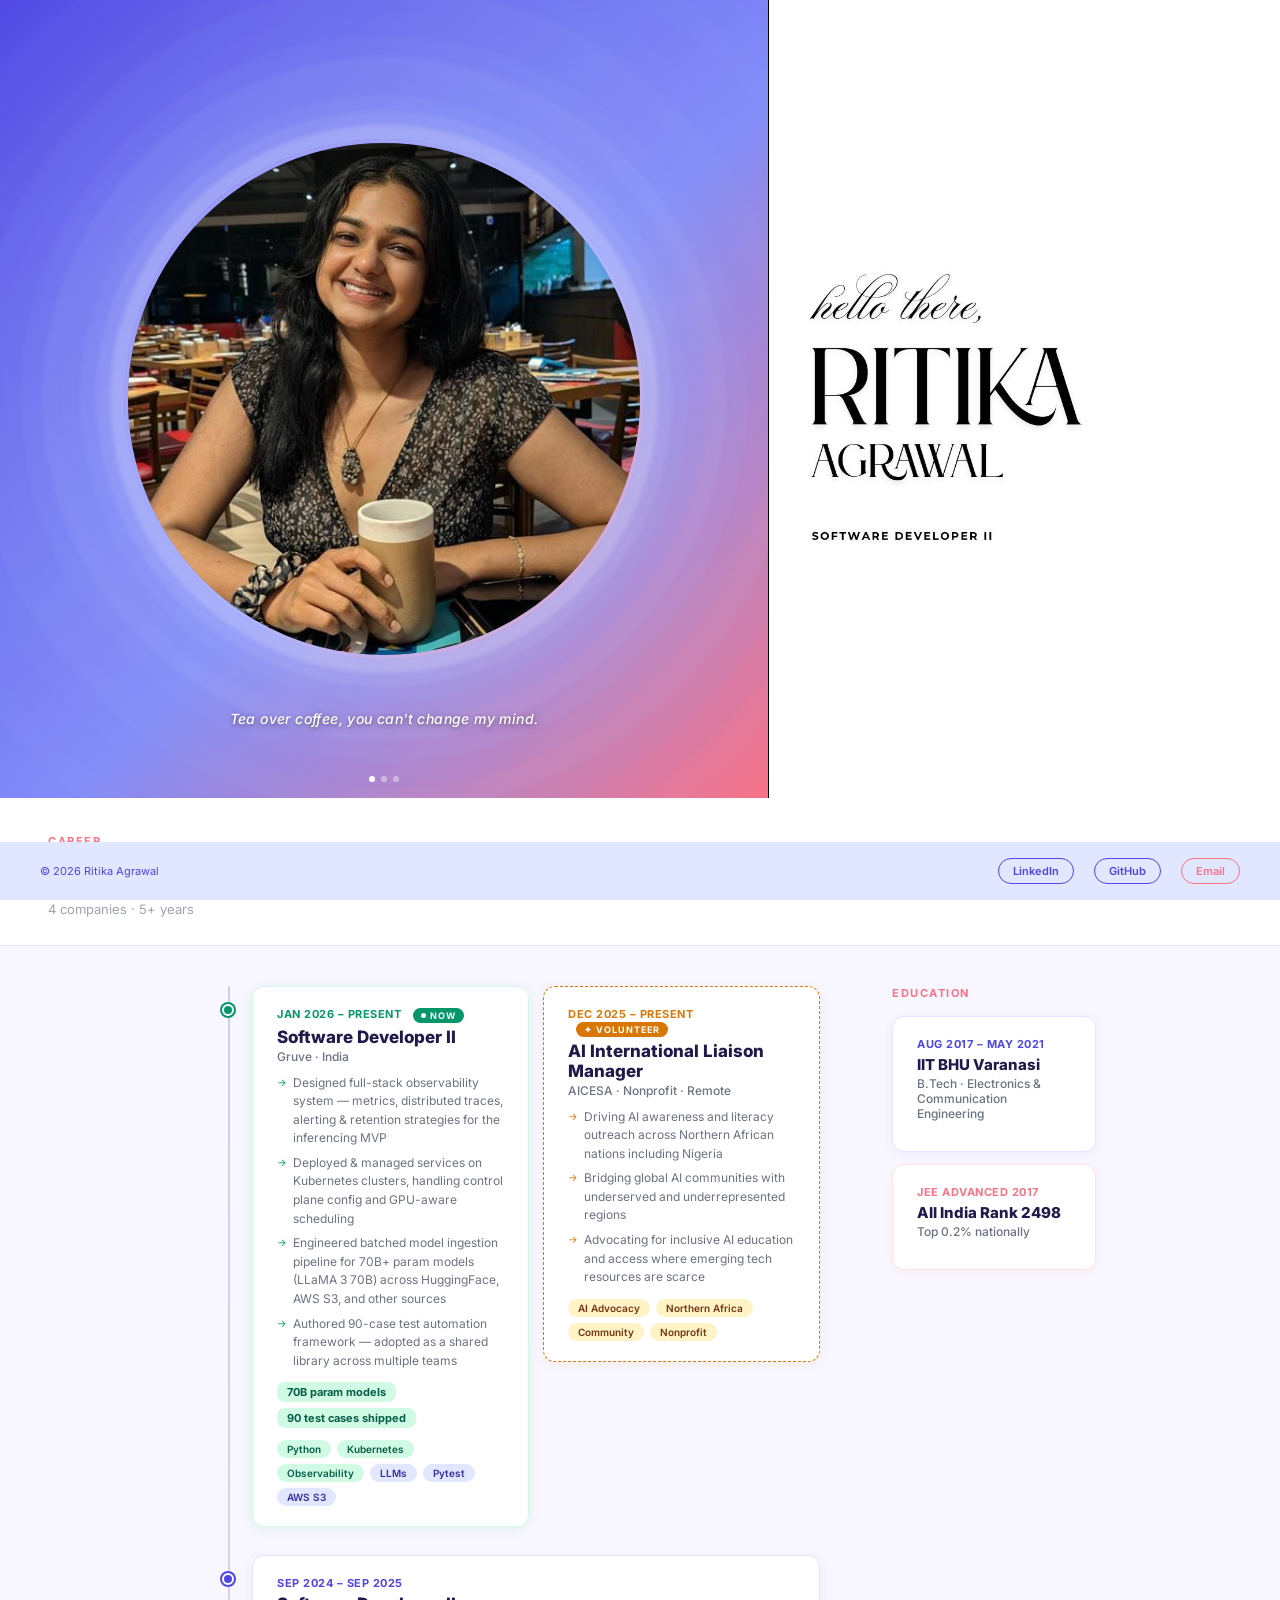
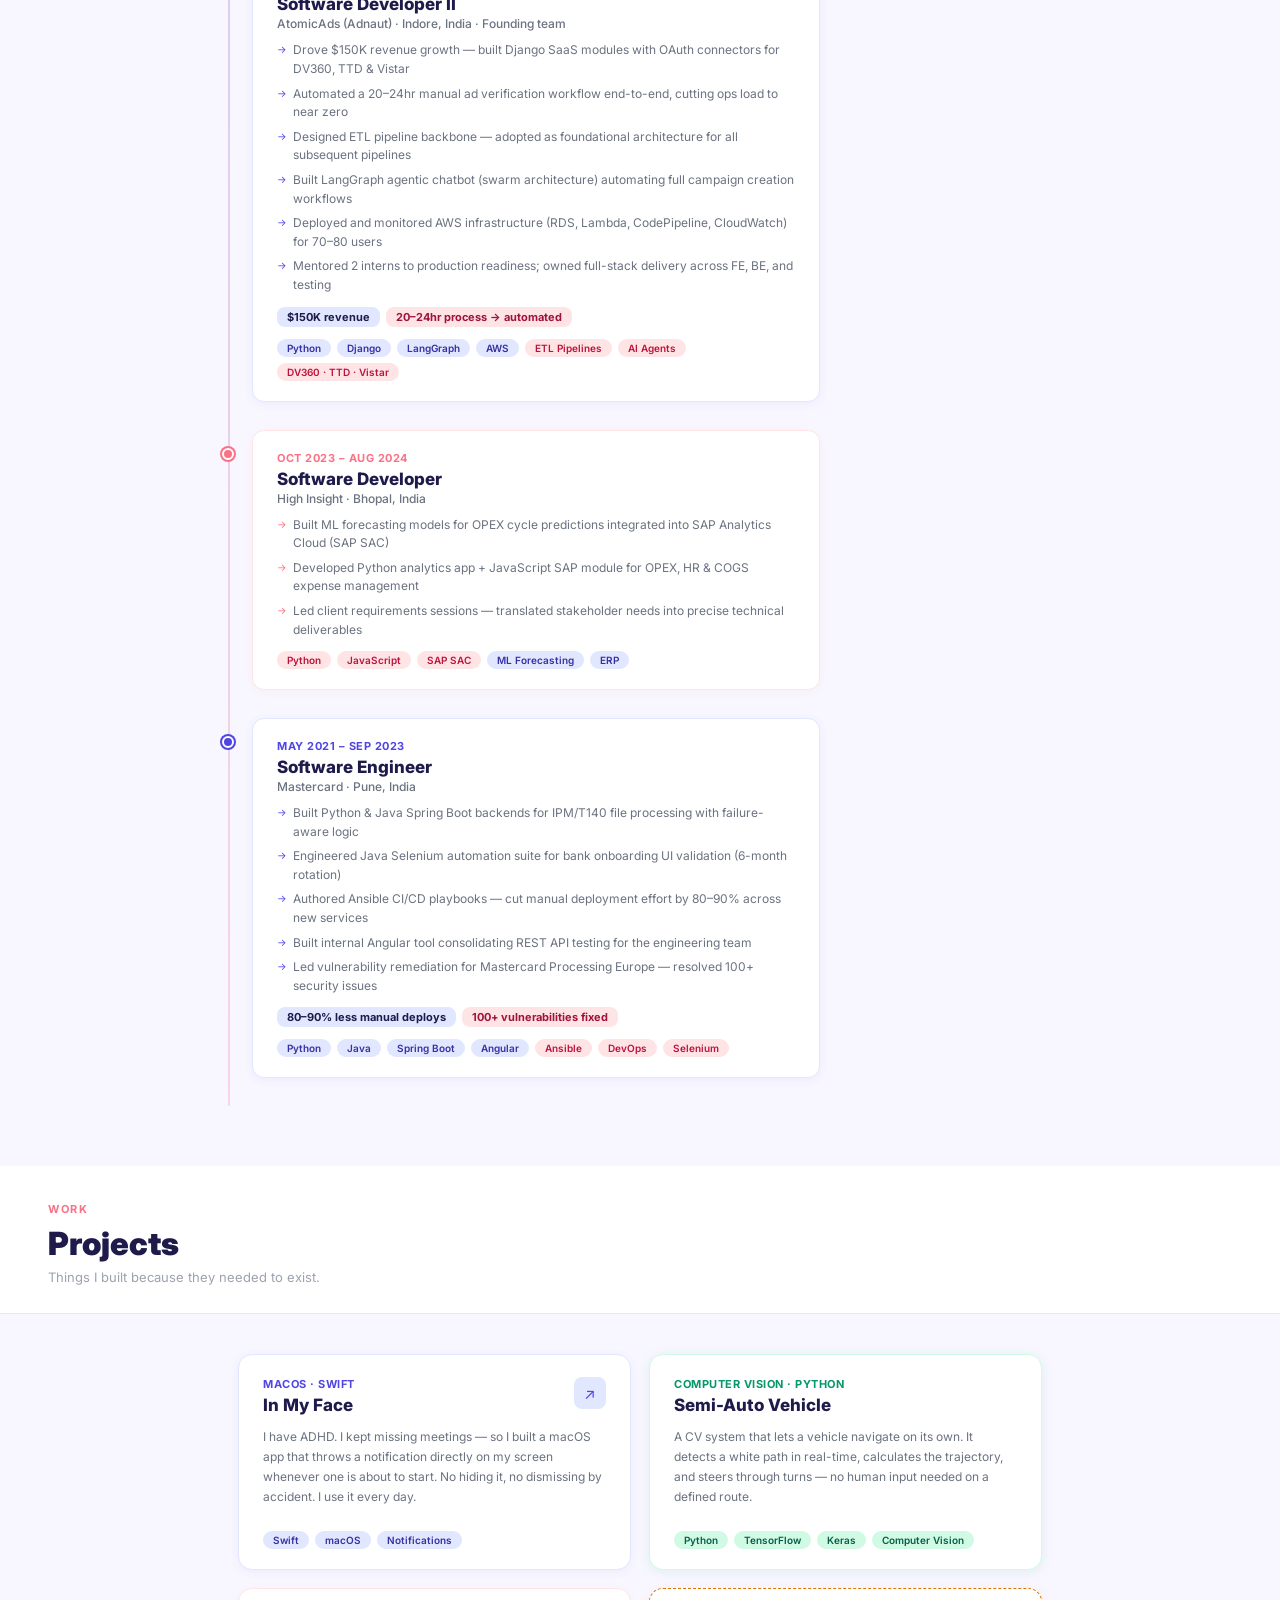
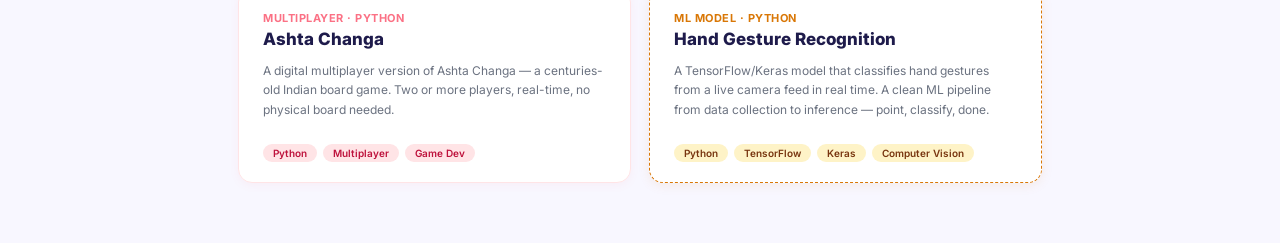
==== commit 8c244a34: "position tagline equidistant between photo bottom and dots" ====
--- a/index.html
+++ b/index.html
@@ -217,7 +217,7 @@
         <div class="slide"><img src="assets/img/my_pics/photo-5.jpeg" alt="Ritika Agrawal" /></div>
       </div>
       <div class="slide-dots" id="dots"></div>
-      <p id="tagline" style="font-size:14px;font-weight:500;color:#fff;font-style:italic;letter-spacing:0.4px;transition:opacity 1.2s ease;text-shadow:0 1px 4px rgba(0,0,0,0.35),0 2px 12px rgba(0,0,0,0.2);text-align:center;padding:0 32px;">Tea over coffee, you can't change my mind.</p>
+      <p id="tagline" style="position:absolute;left:0;right:0;font-size:14px;font-weight:500;color:#fff;font-style:italic;letter-spacing:0.4px;transition:opacity 1.2s ease;text-shadow:0 1px 4px rgba(0,0,0,0.35),0 2px 12px rgba(0,0,0,0.2);text-align:center;padding:0 32px;">Tea over coffee, you can't change my mind.</p>
     </div>
 
     <div class="hero-text" data-aos="fade-left" data-aos-duration="700" data-aos-delay="100">
@@ -505,6 +505,21 @@
   <script src="https://unpkg.com/aos@2.3.4/dist/aos.js"></script>
   <script>
     AOS.init({ once: true });
+
+    function positionTagline() {
+      const photo    = document.querySelector('.hero-photo');
+      const circle   = document.getElementById('slideshow');
+      const tagline  = document.getElementById('tagline');
+      const dots     = document.getElementById('dots');
+      const photoTop = photo.getBoundingClientRect().top;
+      const circleBottom = circle.getBoundingClientRect().bottom - photoTop;
+      const dotsTop      = dots.getBoundingClientRect().top     - photoTop;
+      const mid = (circleBottom + dotsTop) / 2;
+      tagline.style.top = mid + 'px';
+      tagline.style.transform = 'translateY(-50%)';
+    }
+    positionTagline();
+    window.addEventListener('resize', positionTagline);
 
     const slides = document.querySelectorAll('.slide');
     const dotsContainer = document.getElementById('dots');
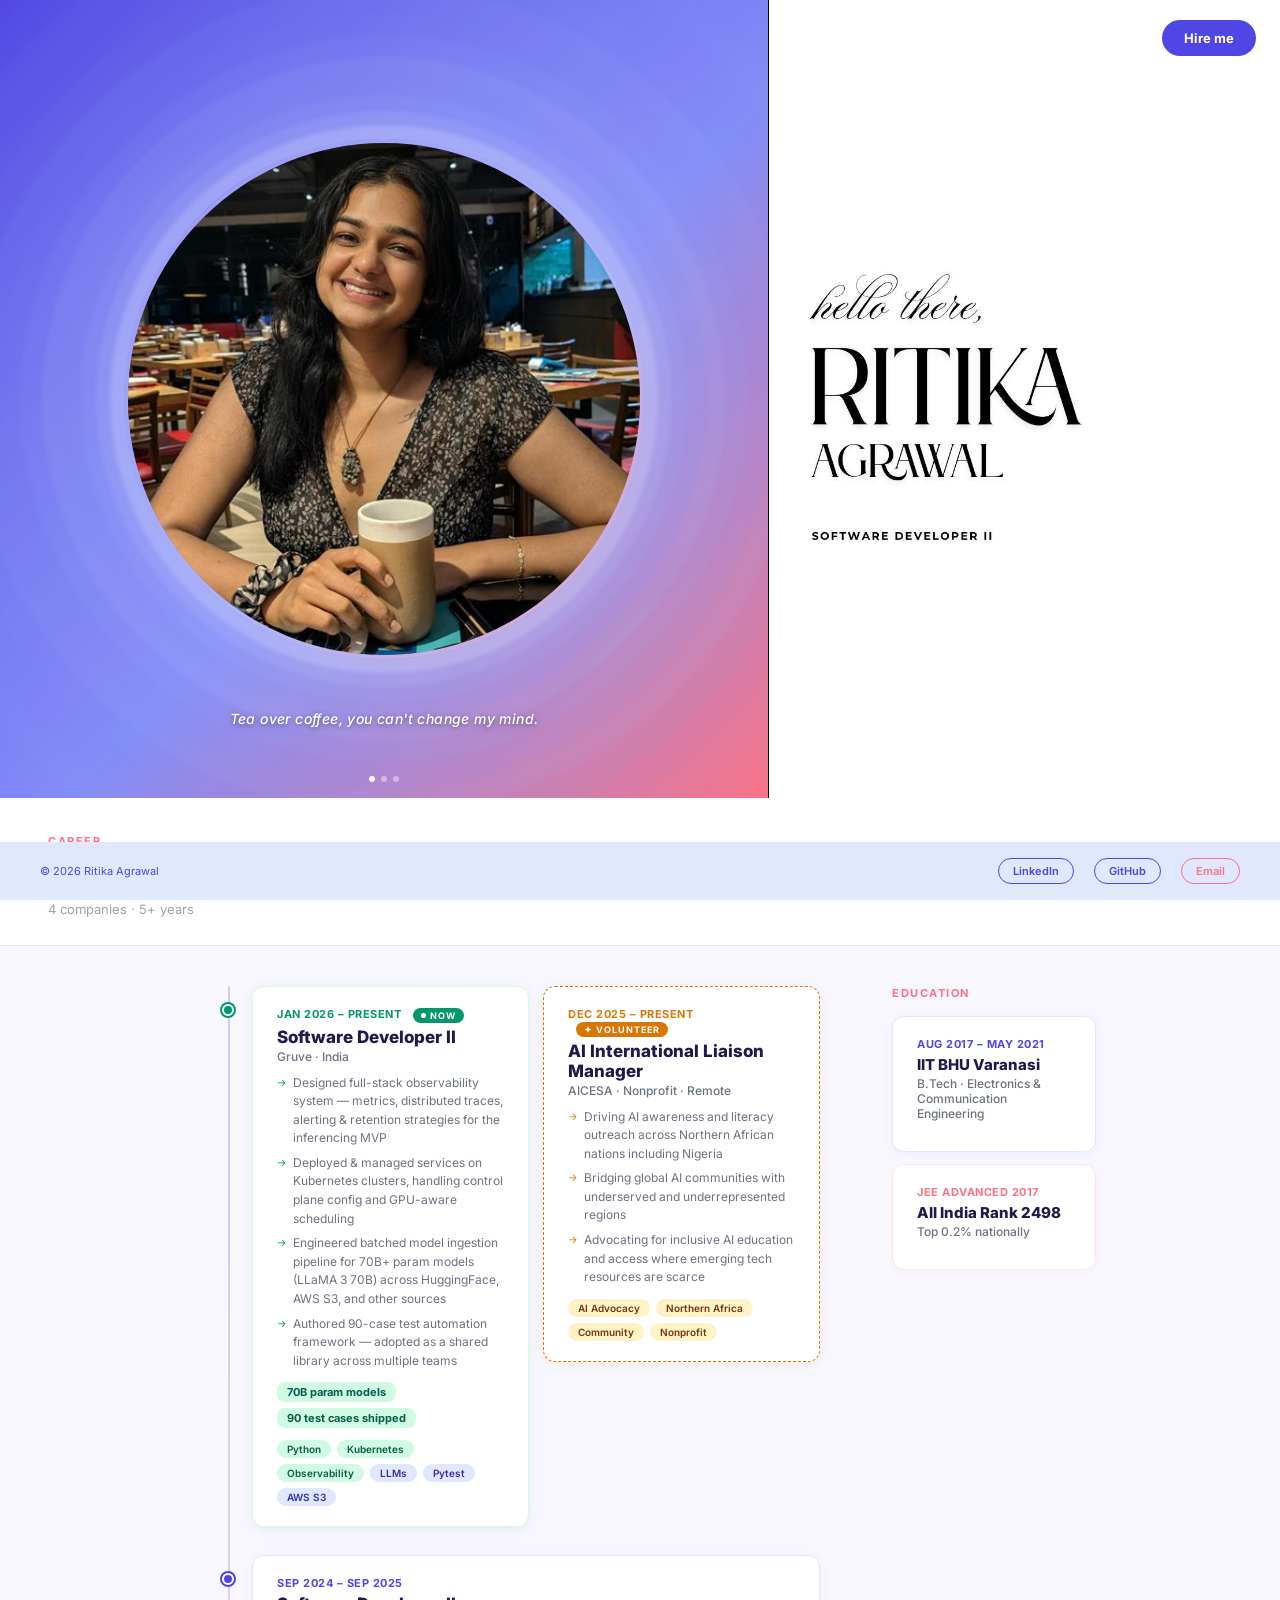
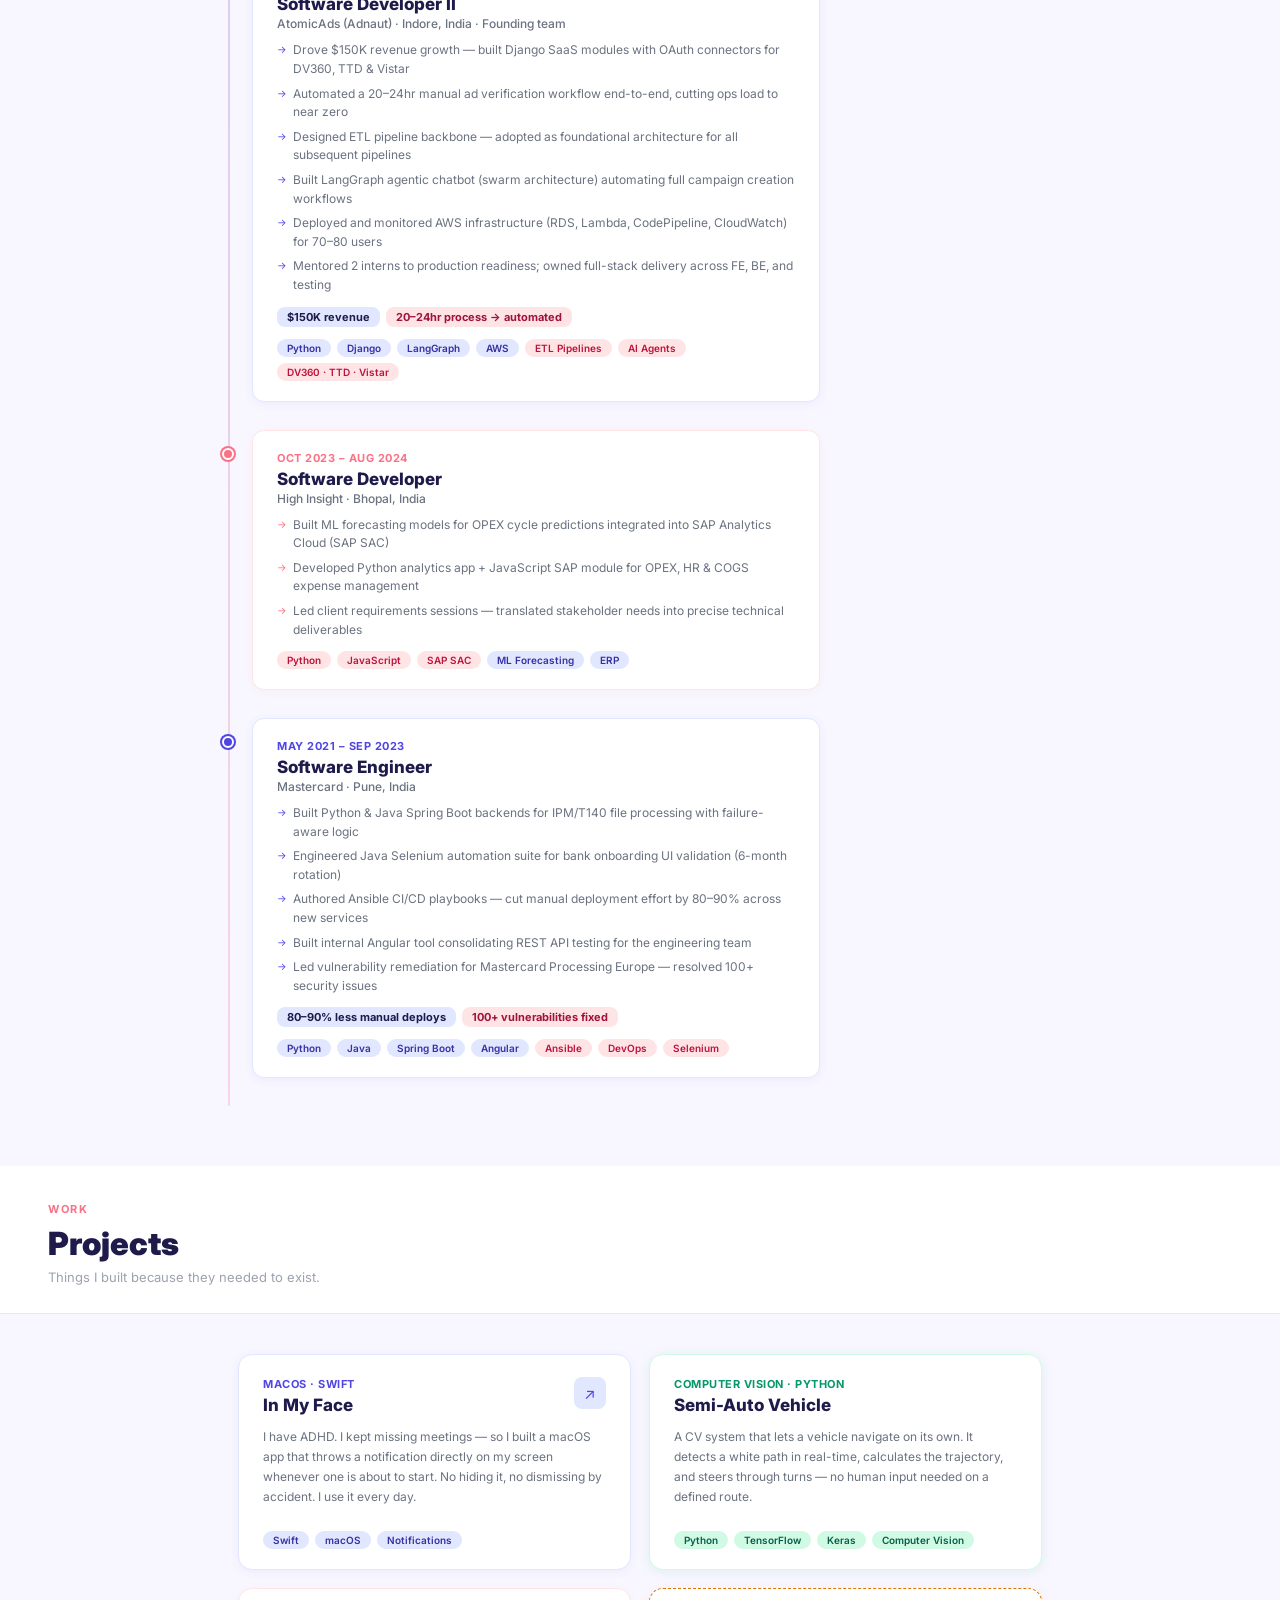
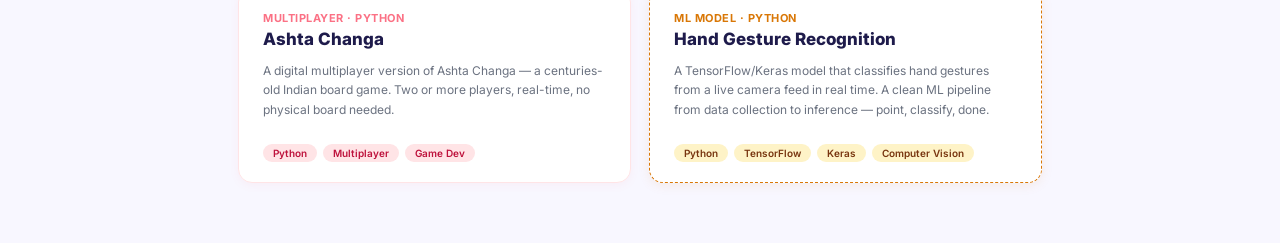
==== commit f5c3e847: "restore Hire Me button fixed top-right" ====
--- a/index.html
+++ b/index.html
@@ -208,6 +208,9 @@
 </head>
 <body>
 
+  <!-- HIRE ME -->
+  <a href="mailto:agrawalritika1811@gmail.com" class="btn-hire" style="position:fixed;top:20px;right:24px;z-index:300;">Hire me</a>
+
   <!-- HERO -->
   <section class="hero">
     <div class="hero-photo">
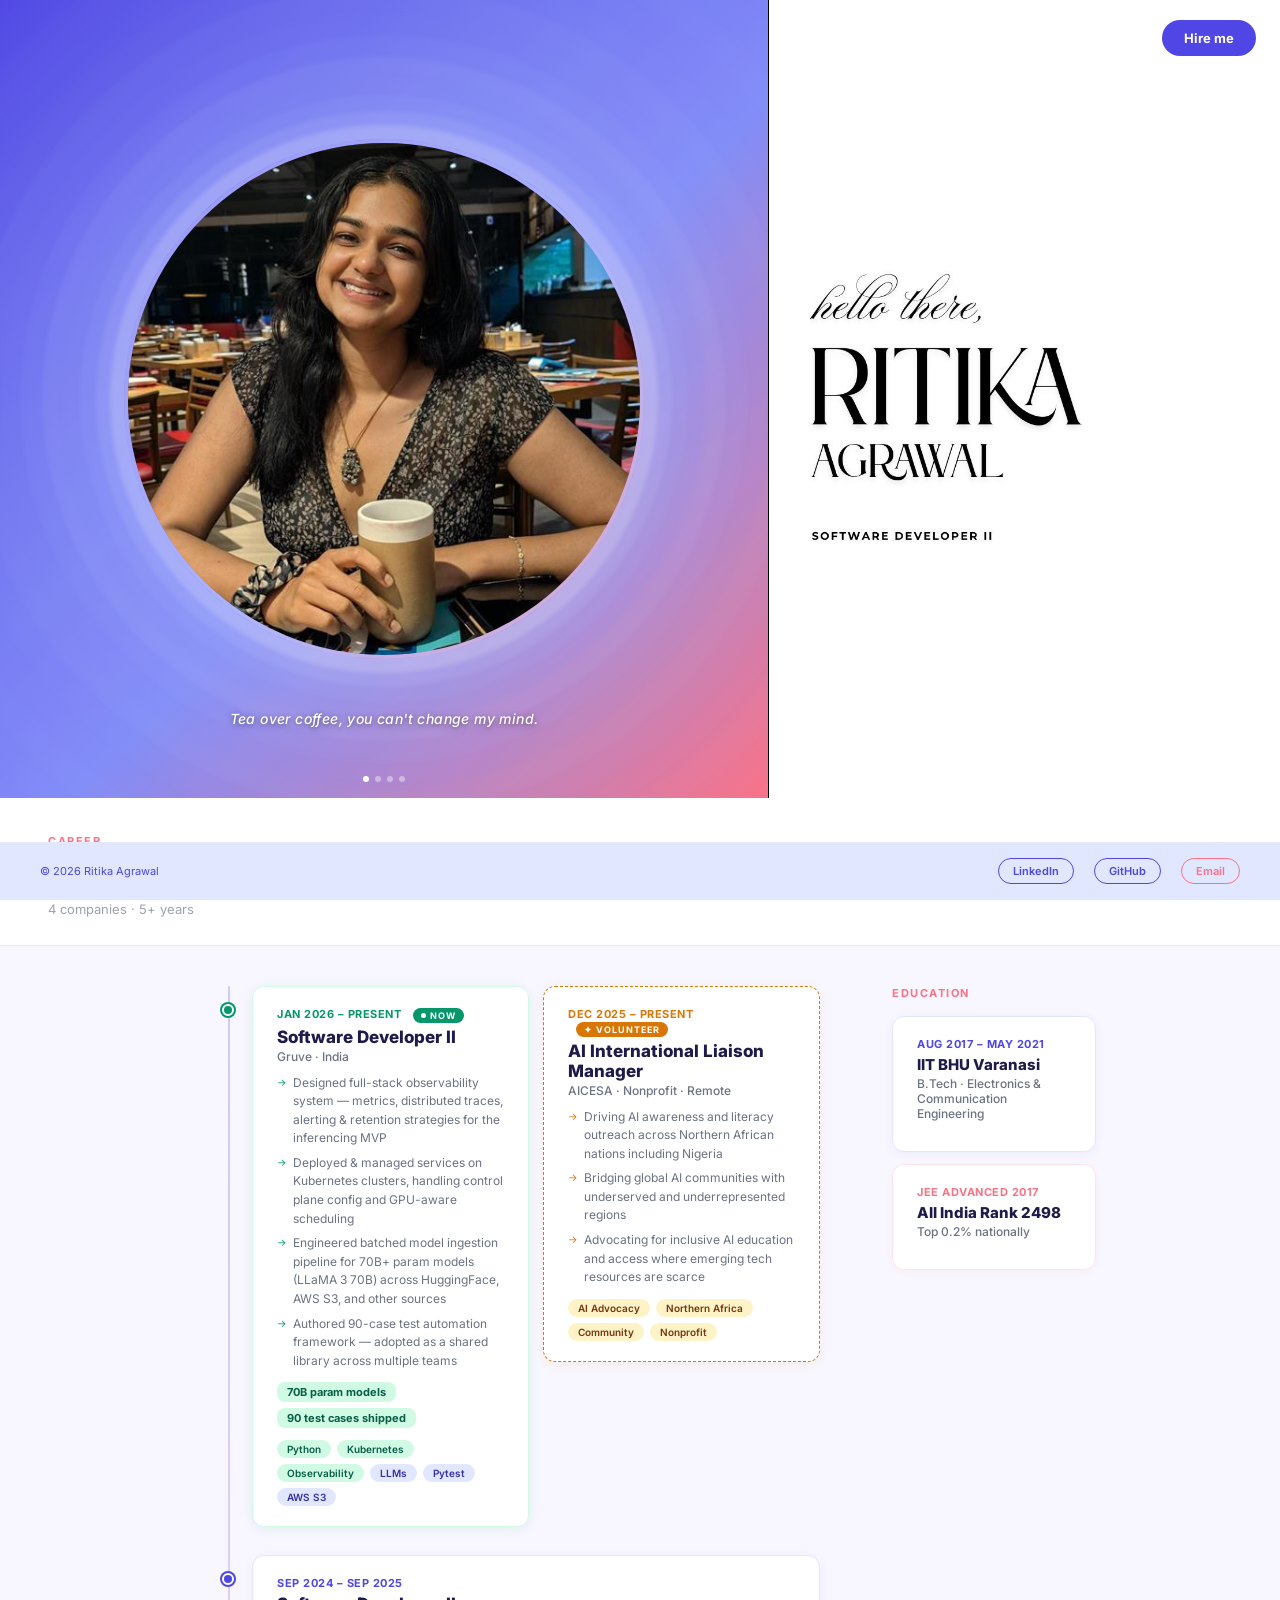
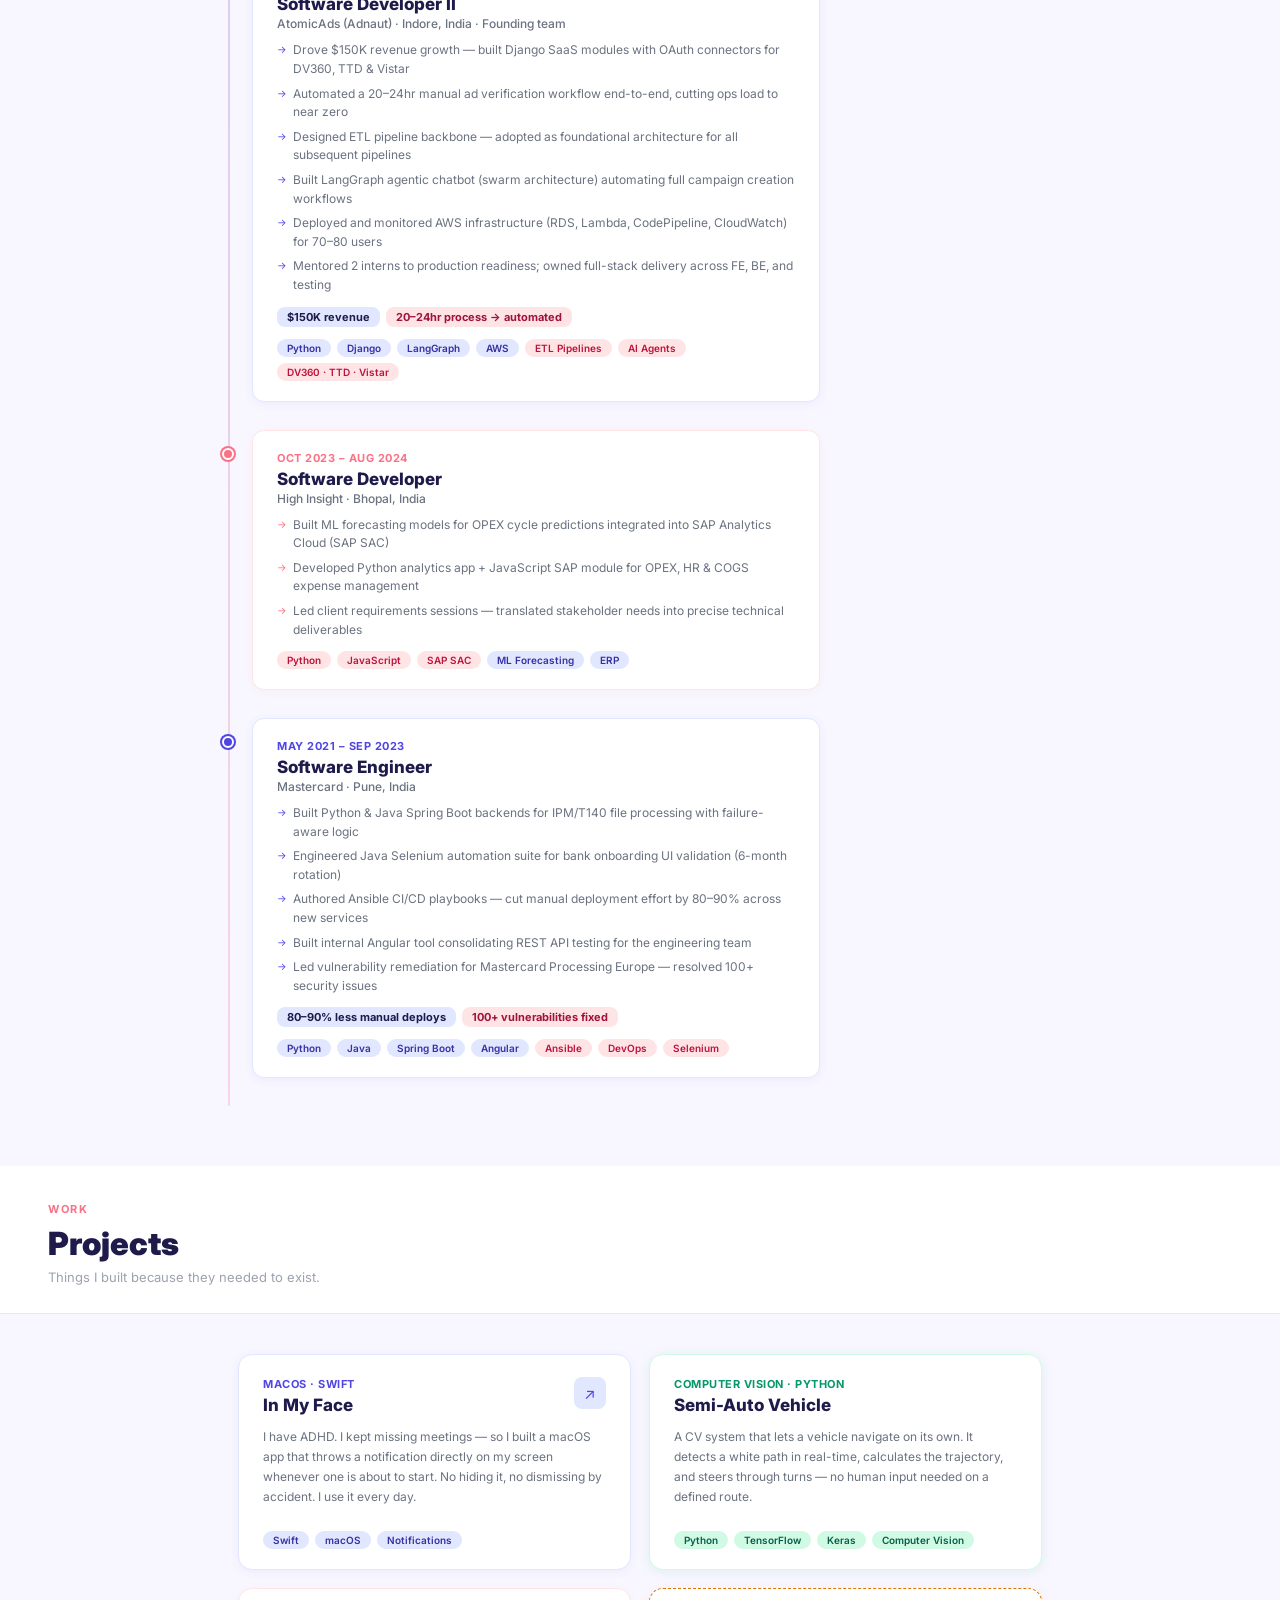
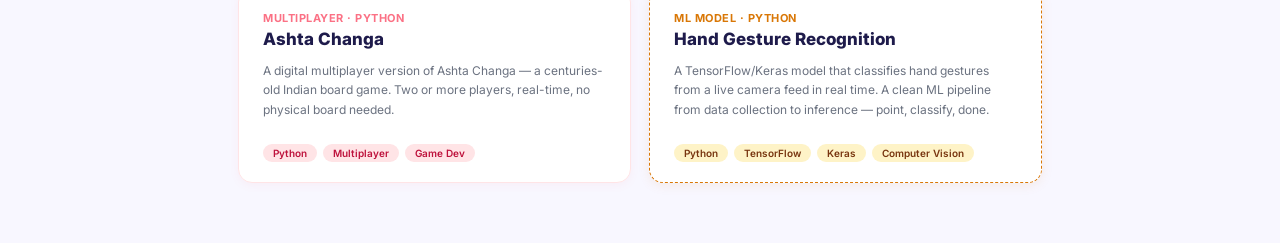
==== commit bc8d6447: "add photo-2 to slideshow" ====
--- a/index.html
+++ b/index.html
@@ -216,6 +216,7 @@
     <div class="hero-photo">
       <div class="slideshow" id="slideshow">
         <div class="slide active"><img src="assets/img/my_pics/photo-1.jpeg" alt="Ritika Agrawal" /></div>
+        <div class="slide"><img src="assets/img/my_pics/photo-2.png" alt="Ritika Agrawal" /></div>
         <div class="slide"><img src="assets/img/my_pics/photo-4.jpeg" alt="Ritika Agrawal" /></div>
         <div class="slide"><img src="assets/img/my_pics/photo-5.jpeg" alt="Ritika Agrawal" /></div>
       </div>
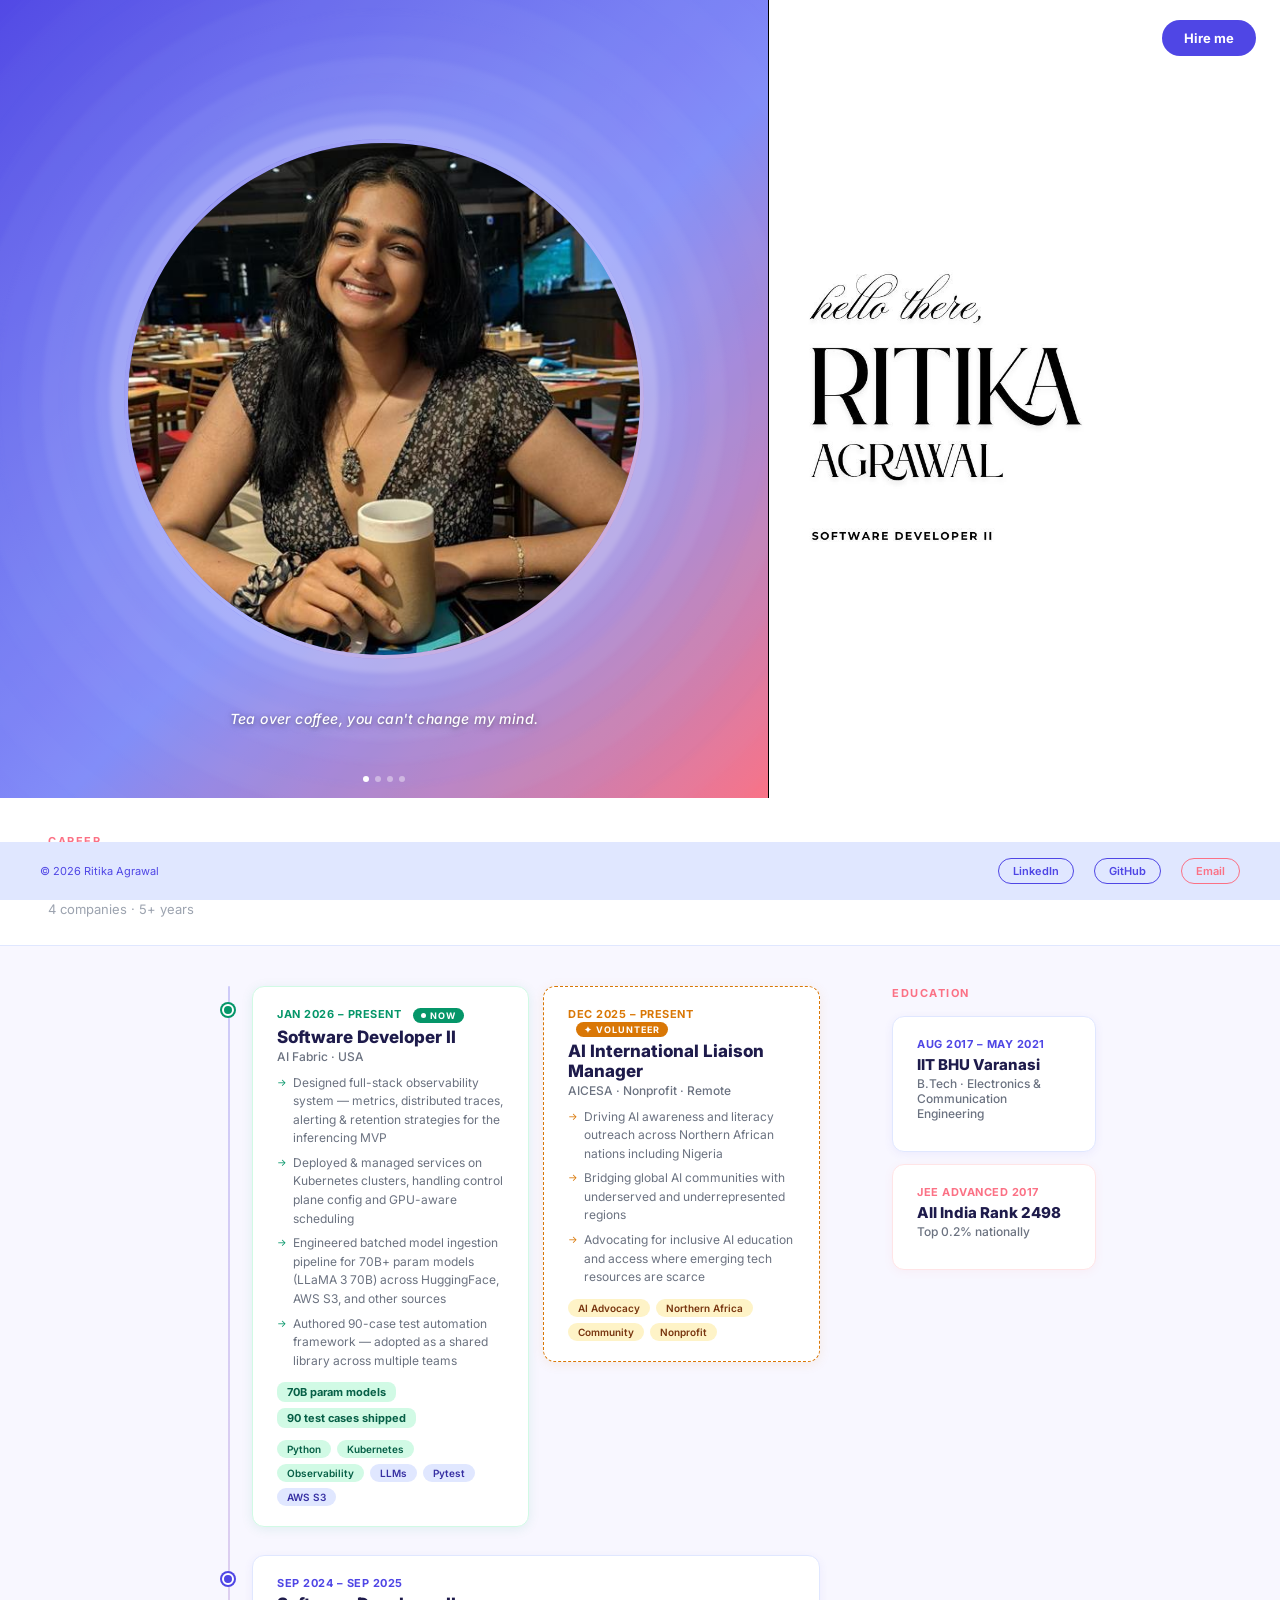
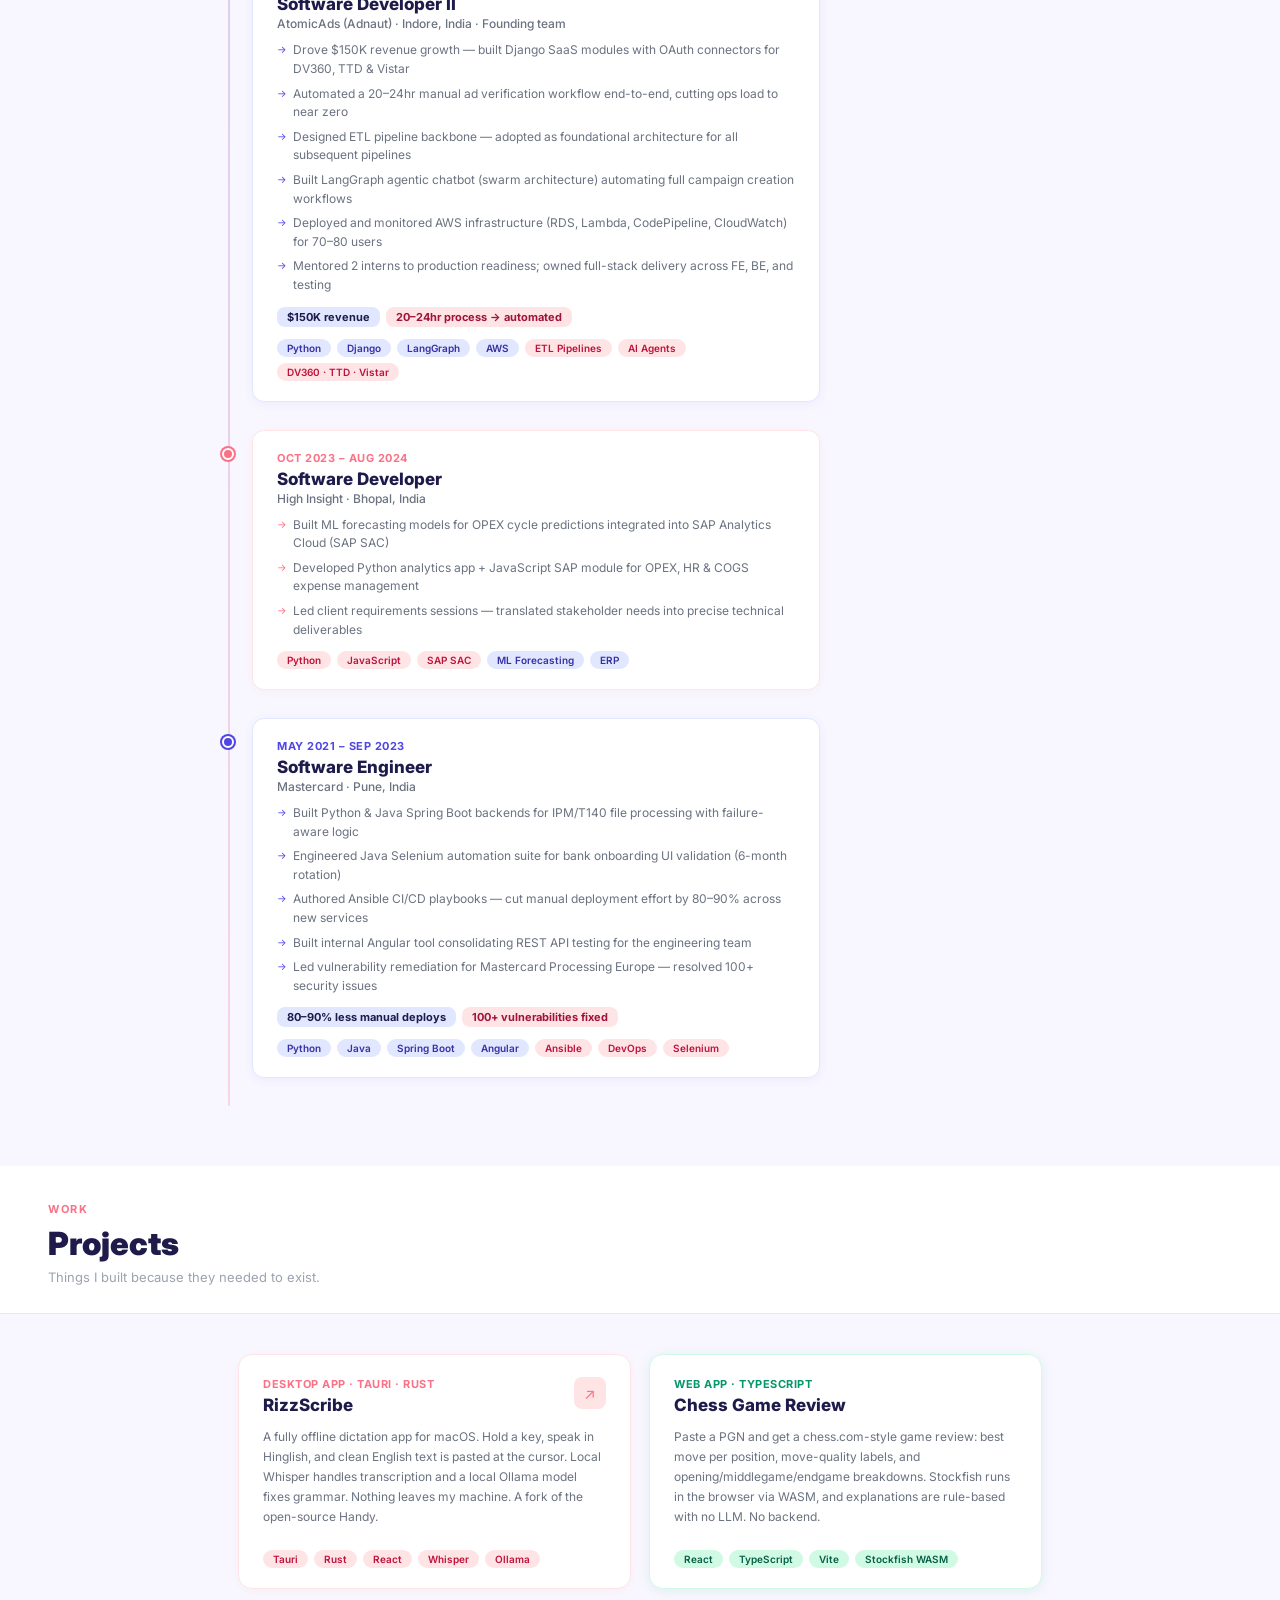
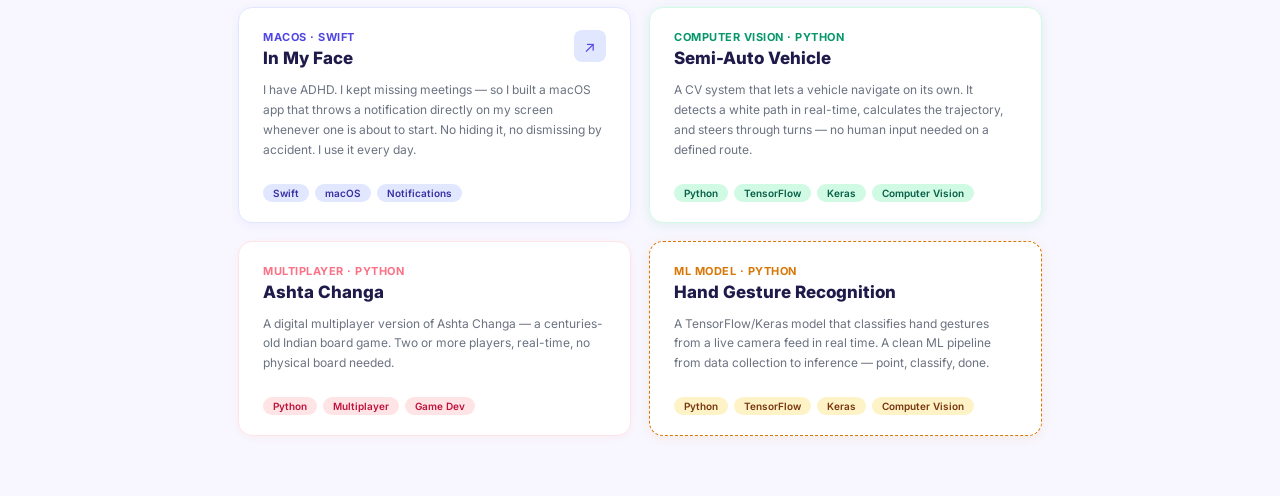
==== commit c7ec1687: "Add RizzScribe and Chess Game Review projects; rename employer to AI Fabric (USA) Co-Authored-By: Cl" ====
--- a/index.html
+++ b/index.html
@@ -242,21 +242,21 @@
     <div class="timeline-wrap">
       <div class="timeline-line"></div>
 
-      <!-- Current period — Gruve + AICESA in parallel -->
+      <!-- Current period — AI Fabric + AICESA in parallel -->
       <div class="timeline-entry" data-aos="fade-up" data-aos-duration="500" data-aos-delay="0">
         <div class="timeline-dot-wrap">
           <div class="timeline-dot dot-emerald"></div>
         </div>
         <div class="timeline-parallel">
 
-          <!-- Gruve -->
+          <!-- AI Fabric -->
           <div class="timeline-card card-emerald">
             <div class="card-year year-emerald">
               Jan 2026 – Present
               <span class="now-badge"><span class="now-dot"></span>Now</span>
             </div>
             <div class="card-title">Software Developer II</div>
-            <div class="card-sub" style="margin-bottom:10px;">Gruve · India</div>
+            <div class="card-sub" style="margin-bottom:10px;">AI Fabric · USA</div>
             <ul class="card-bullets">
               <li>Designed full-stack observability system — metrics, distributed traces, alerting &amp; retention strategies for the inferencing MVP</li>
               <li>Deployed &amp; managed services on Kubernetes clusters, handling control plane config and GPU-aware scheduling</li>
@@ -423,6 +423,43 @@
 
     <div class="projects-wrap">
       <div class="projects-grid">
+
+        <!-- RizzScribe -->
+        <div class="proj-card card-coral" data-aos="fade-up" data-aos-duration="500" data-aos-delay="0">
+          <div class="card-header-row" style="margin-bottom:10px;">
+            <div>
+              <p class="card-year year-coral">Desktop App · Tauri · Rust</p>
+              <h2 class="card-title">RizzScribe</h2>
+            </div>
+            <a href="https://github.com/rizz-aifabrik/RizzScribe" target="_blank" rel="noopener" class="card-link-btn link-coral" title="GitHub">↗</a>
+          </div>
+          <p class="card-desc">A fully offline dictation app for macOS. Hold a key, speak in Hinglish, and clean English text is pasted at the cursor. Local Whisper handles transcription and a local Ollama model fixes grammar. Nothing leaves my machine. A fork of the open-source Handy.</p>
+          <div class="tags">
+            <span class="tag tag-coral">Tauri</span>
+            <span class="tag tag-coral">Rust</span>
+            <span class="tag tag-coral">React</span>
+            <span class="tag tag-coral">Whisper</span>
+            <span class="tag tag-coral">Ollama</span>
+          </div>
+        </div>
+
+        <!-- Chess Game Review -->
+        <div class="proj-card card-emerald" data-aos="fade-up" data-aos-duration="500" data-aos-delay="80">
+          <div class="card-header-row" style="margin-bottom:10px;">
+            <div>
+              <p class="card-year year-emerald">Web App · TypeScript</p>
+              <h2 class="card-title">Chess Game Review</h2>
+            </div>
+            <!-- TODO: add link-btn once live URL / repo is known -->
+          </div>
+          <p class="card-desc">Paste a PGN and get a chess.com-style game review: best move per position, move-quality labels, and opening/middlegame/endgame breakdowns. Stockfish runs in the browser via WASM, and explanations are rule-based with no LLM. No backend.</p>
+          <div class="tags">
+            <span class="tag tag-emerald">React</span>
+            <span class="tag tag-emerald">TypeScript</span>
+            <span class="tag tag-emerald">Vite</span>
+            <span class="tag tag-emerald">Stockfish WASM</span>
+          </div>
+        </div>
 
         <!-- 1. In My Face -->
         <div class="proj-card card-indigo" data-aos="fade-up" data-aos-duration="500" data-aos-delay="0">
--- a/assets/css/style.css
+++ b/assets/css/style.css
@@ -524,7 +524,7 @@
   .edu-sidebar { padding: 8px 20px 40px; width: 100%; position: static; }
 }
 
-/* Parallel cards (Gruve + AICESA side by side) */
+/* Parallel cards (AI Fabric + AICESA side by side) */
 .timeline-parallel {
   display: flex;
   flex: 1;
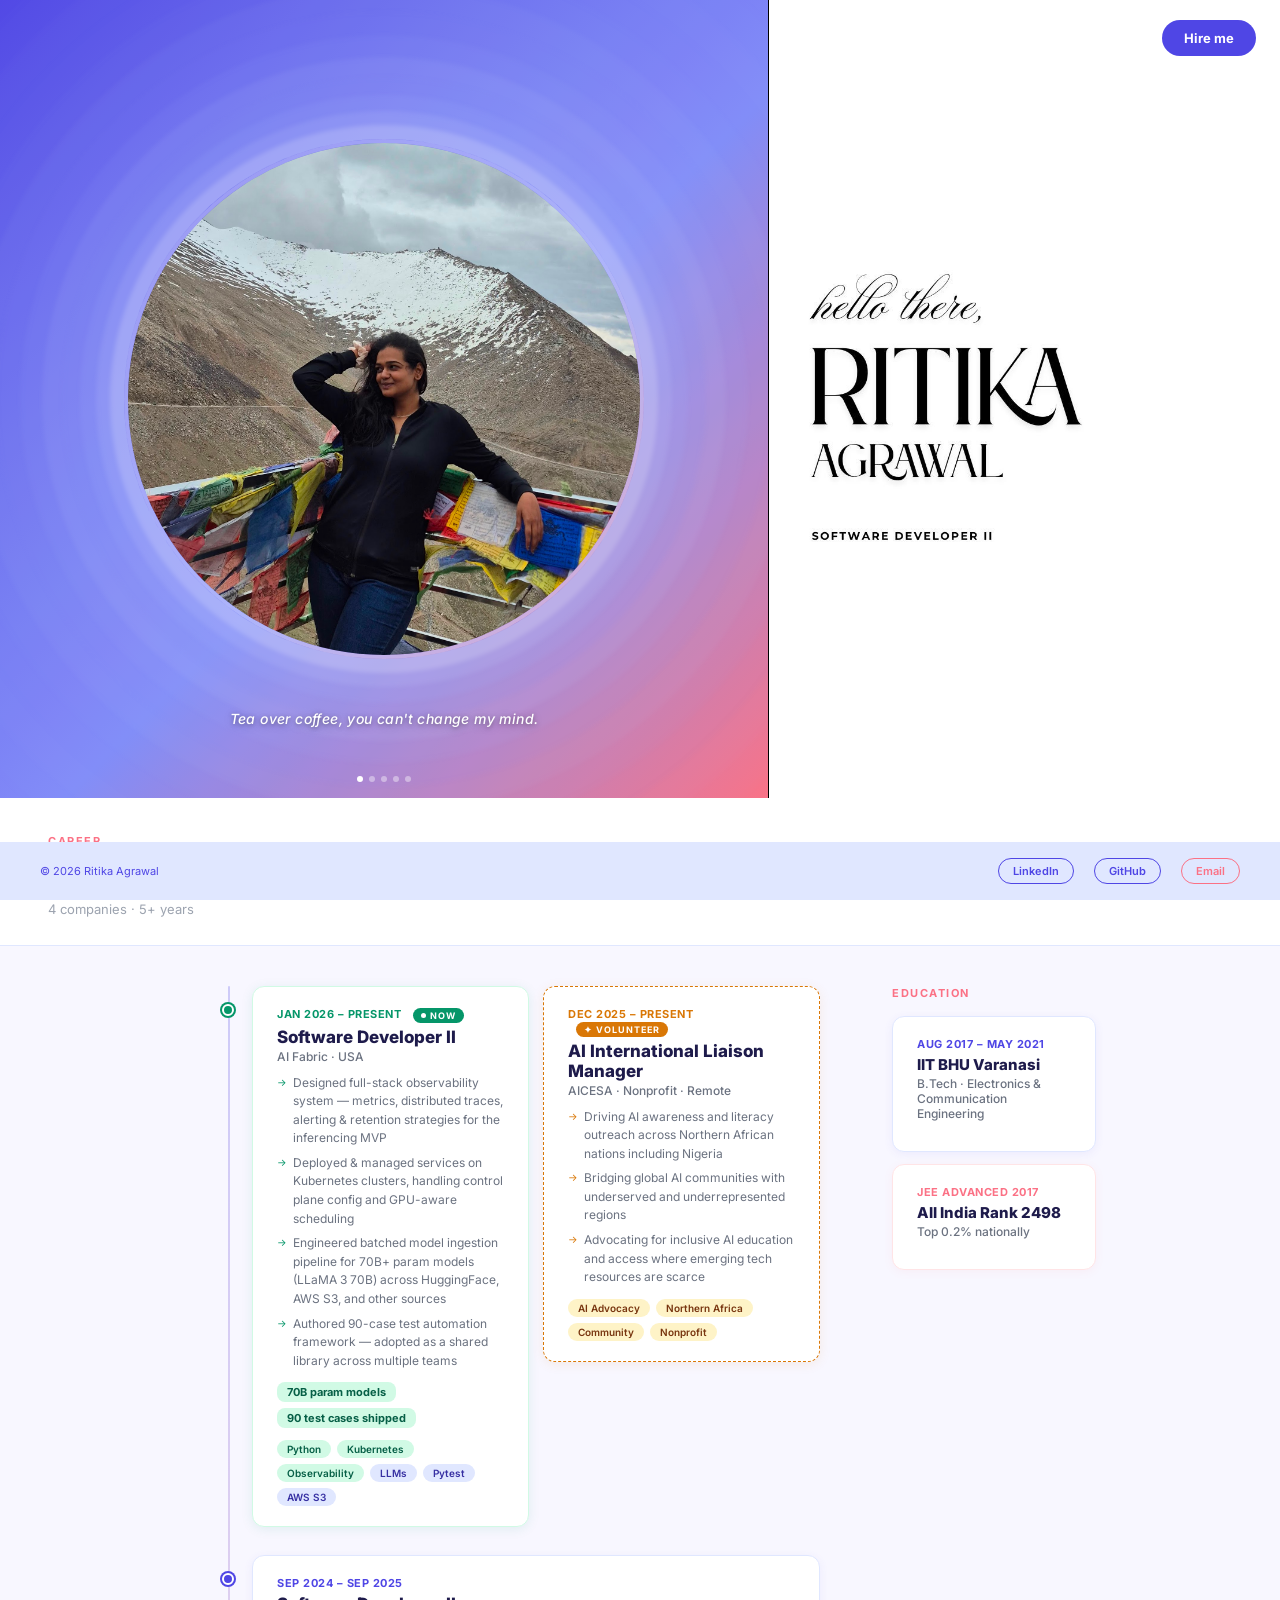
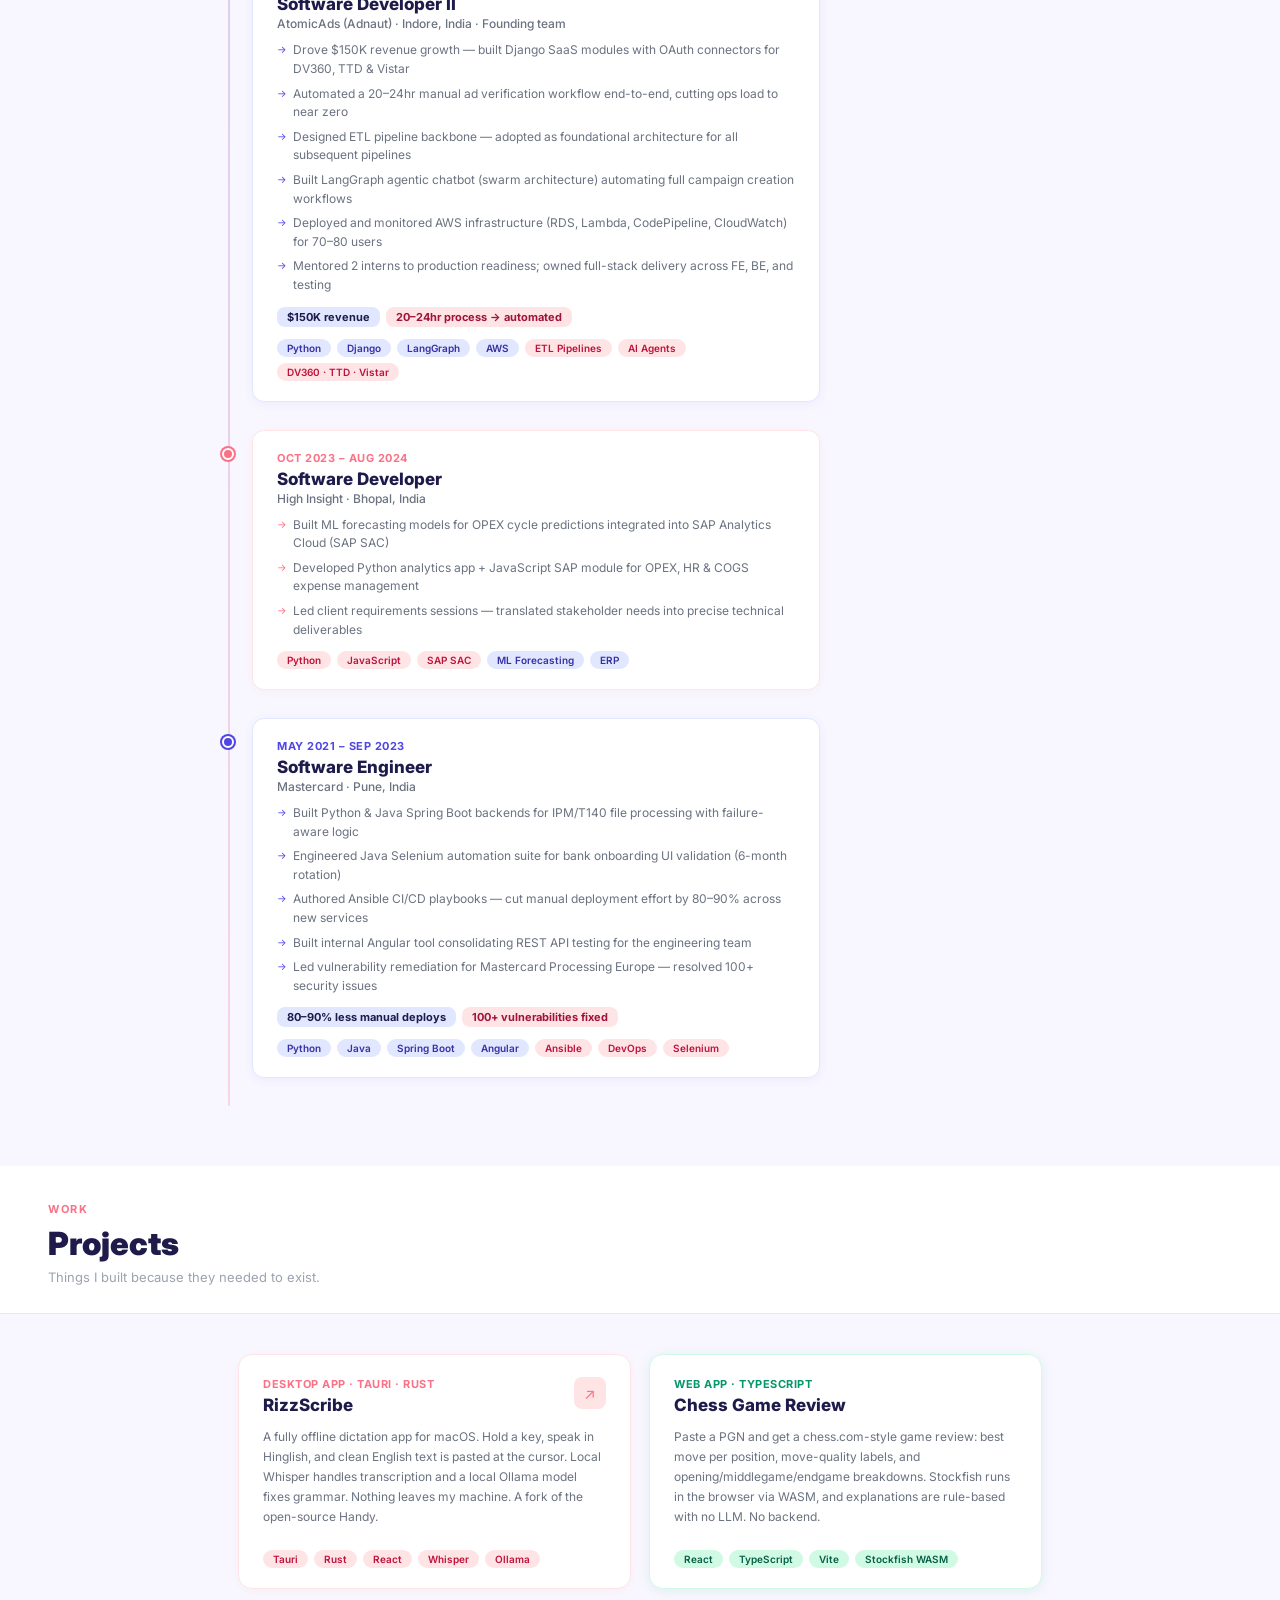
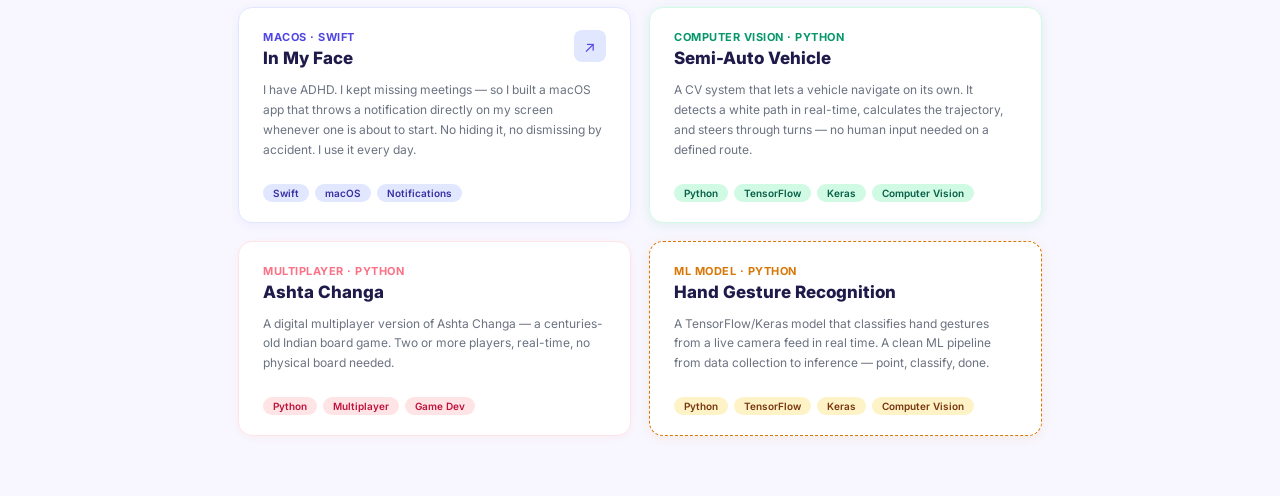
==== commit 4435bfbb: "update slideshow photos and taglines" ====
--- a/index.html
+++ b/index.html
@@ -217,6 +217,7 @@
       <div class="slideshow" id="slideshow">
         <div class="slide active"><img src="assets/img/my_pics/photo-1.jpeg" alt="Ritika Agrawal" /></div>
         <div class="slide"><img src="assets/img/my_pics/photo-2.png" alt="Ritika Agrawal" /></div>
+        <div class="slide"><img src="assets/img/my_pics/photo-3.jpeg" alt="Ritika Agrawal" /></div>
         <div class="slide"><img src="assets/img/my_pics/photo-4.jpeg" alt="Ritika Agrawal" /></div>
         <div class="slide"><img src="assets/img/my_pics/photo-5.jpeg" alt="Ritika Agrawal" /></div>
       </div>
@@ -586,7 +587,9 @@
     const taglines = [
       "Tea over coffee, you can't change my mind.",
       "Acting Non-chalant in chaos is my superpower.",
-      "You can reject me, but you will never forget me."
+      "Turning chaos into roadmaps since forever.",
+      "Discipline is my love language.",
+      "I build what you meant, not just what you said."
     ];
     const taglineEl = document.getElementById('tagline');
     let taglineCurrent = 0;
